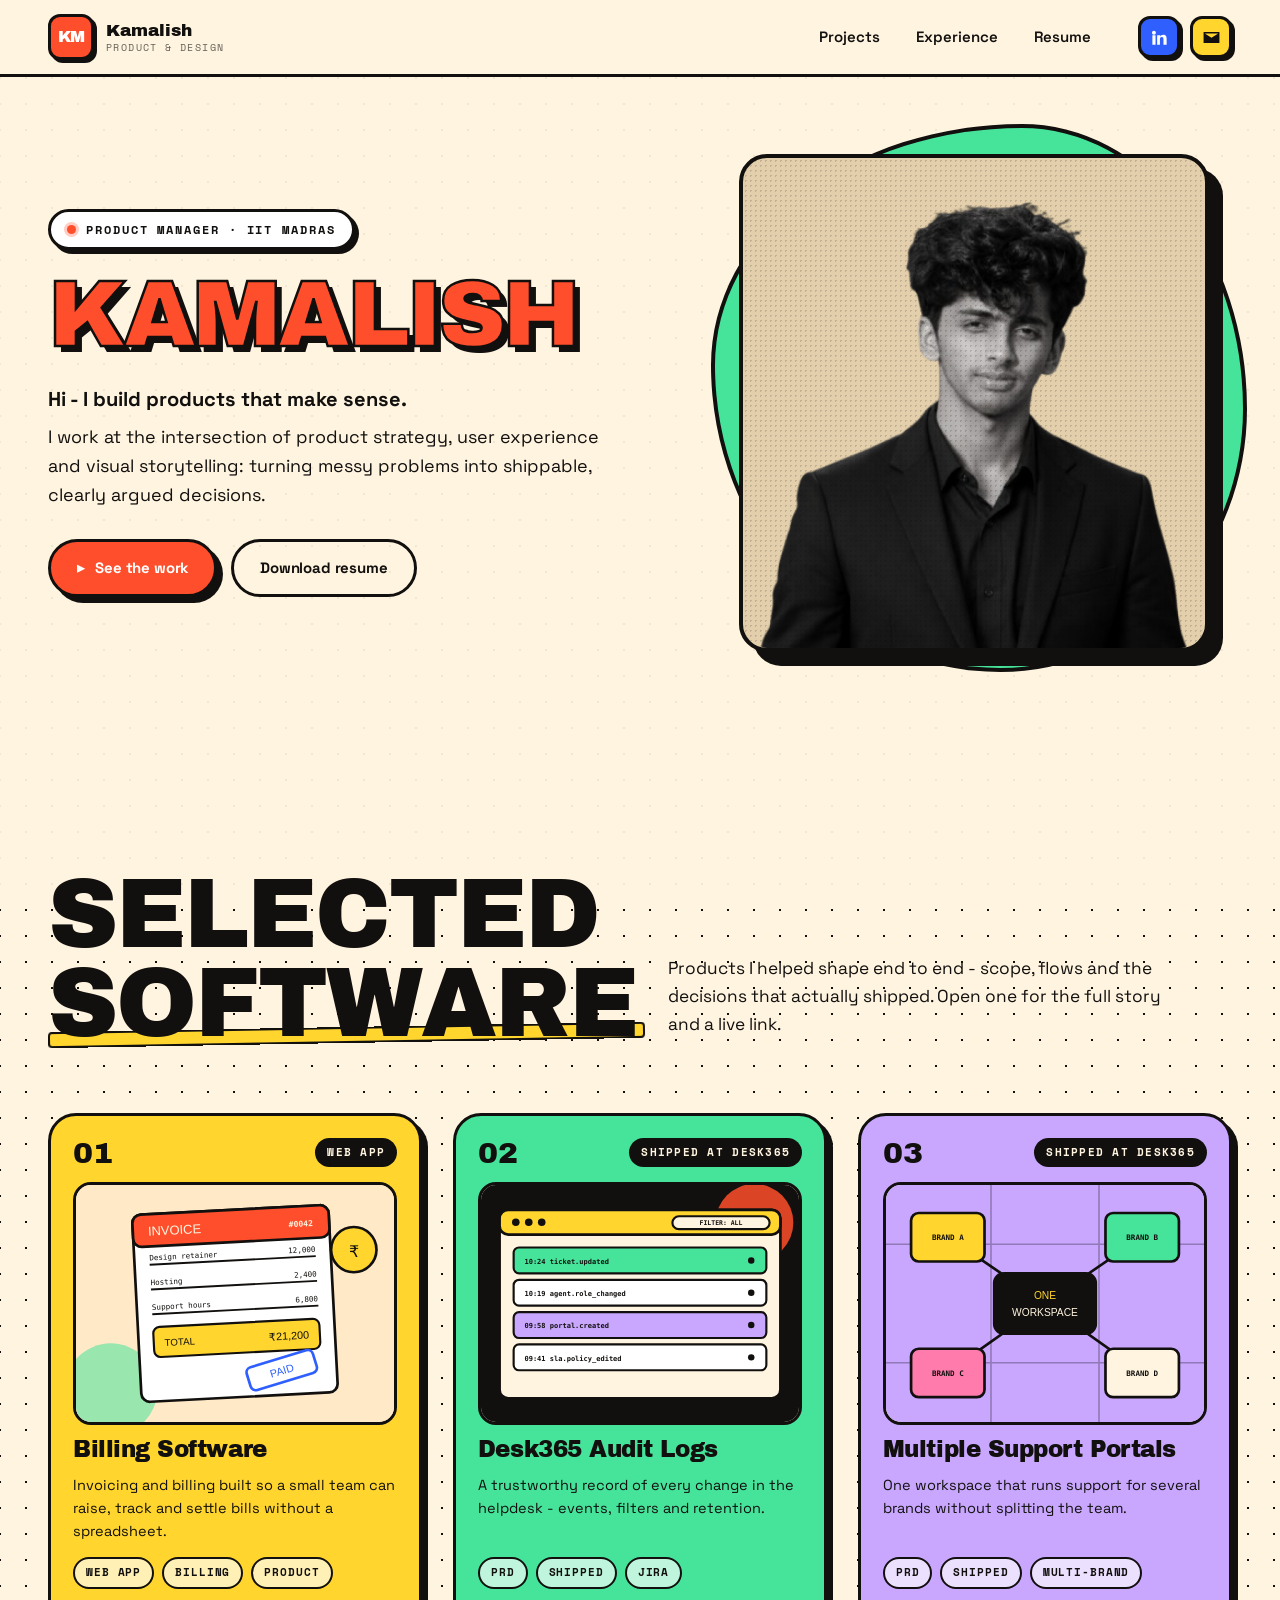
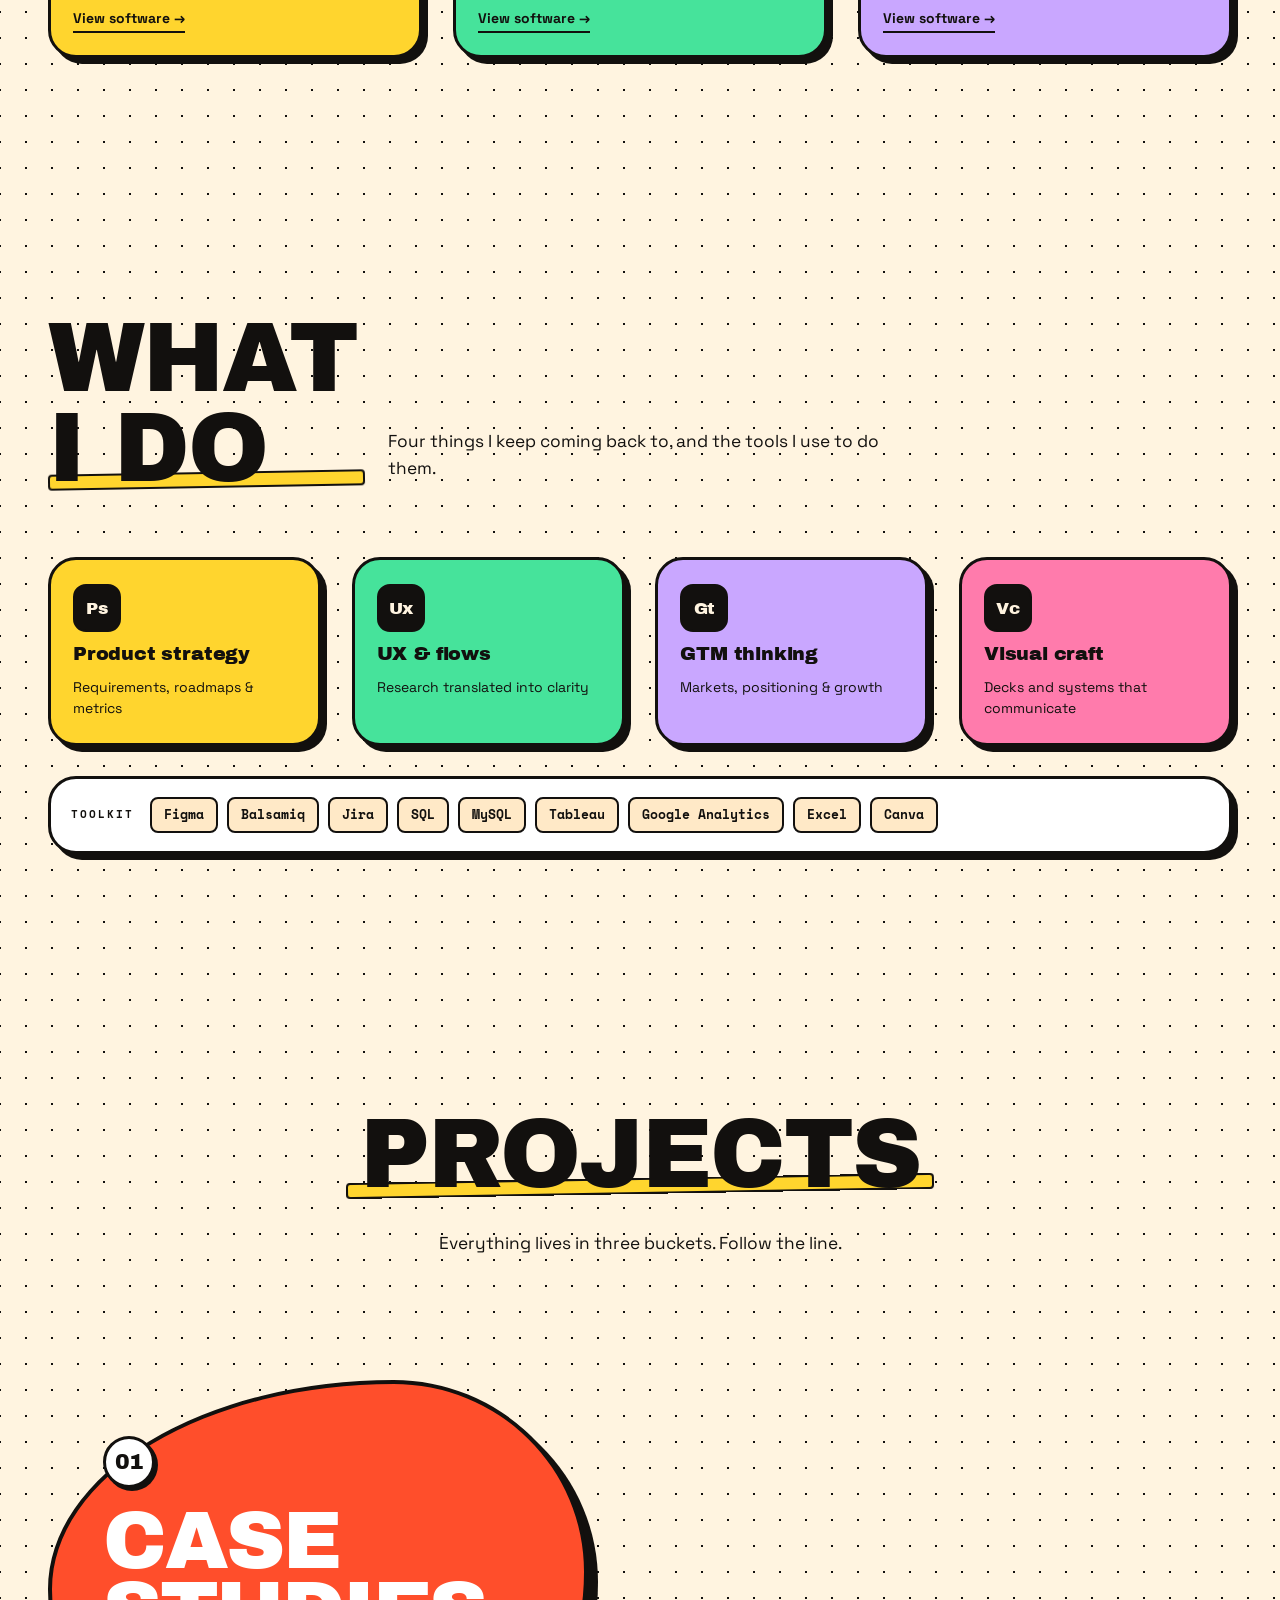
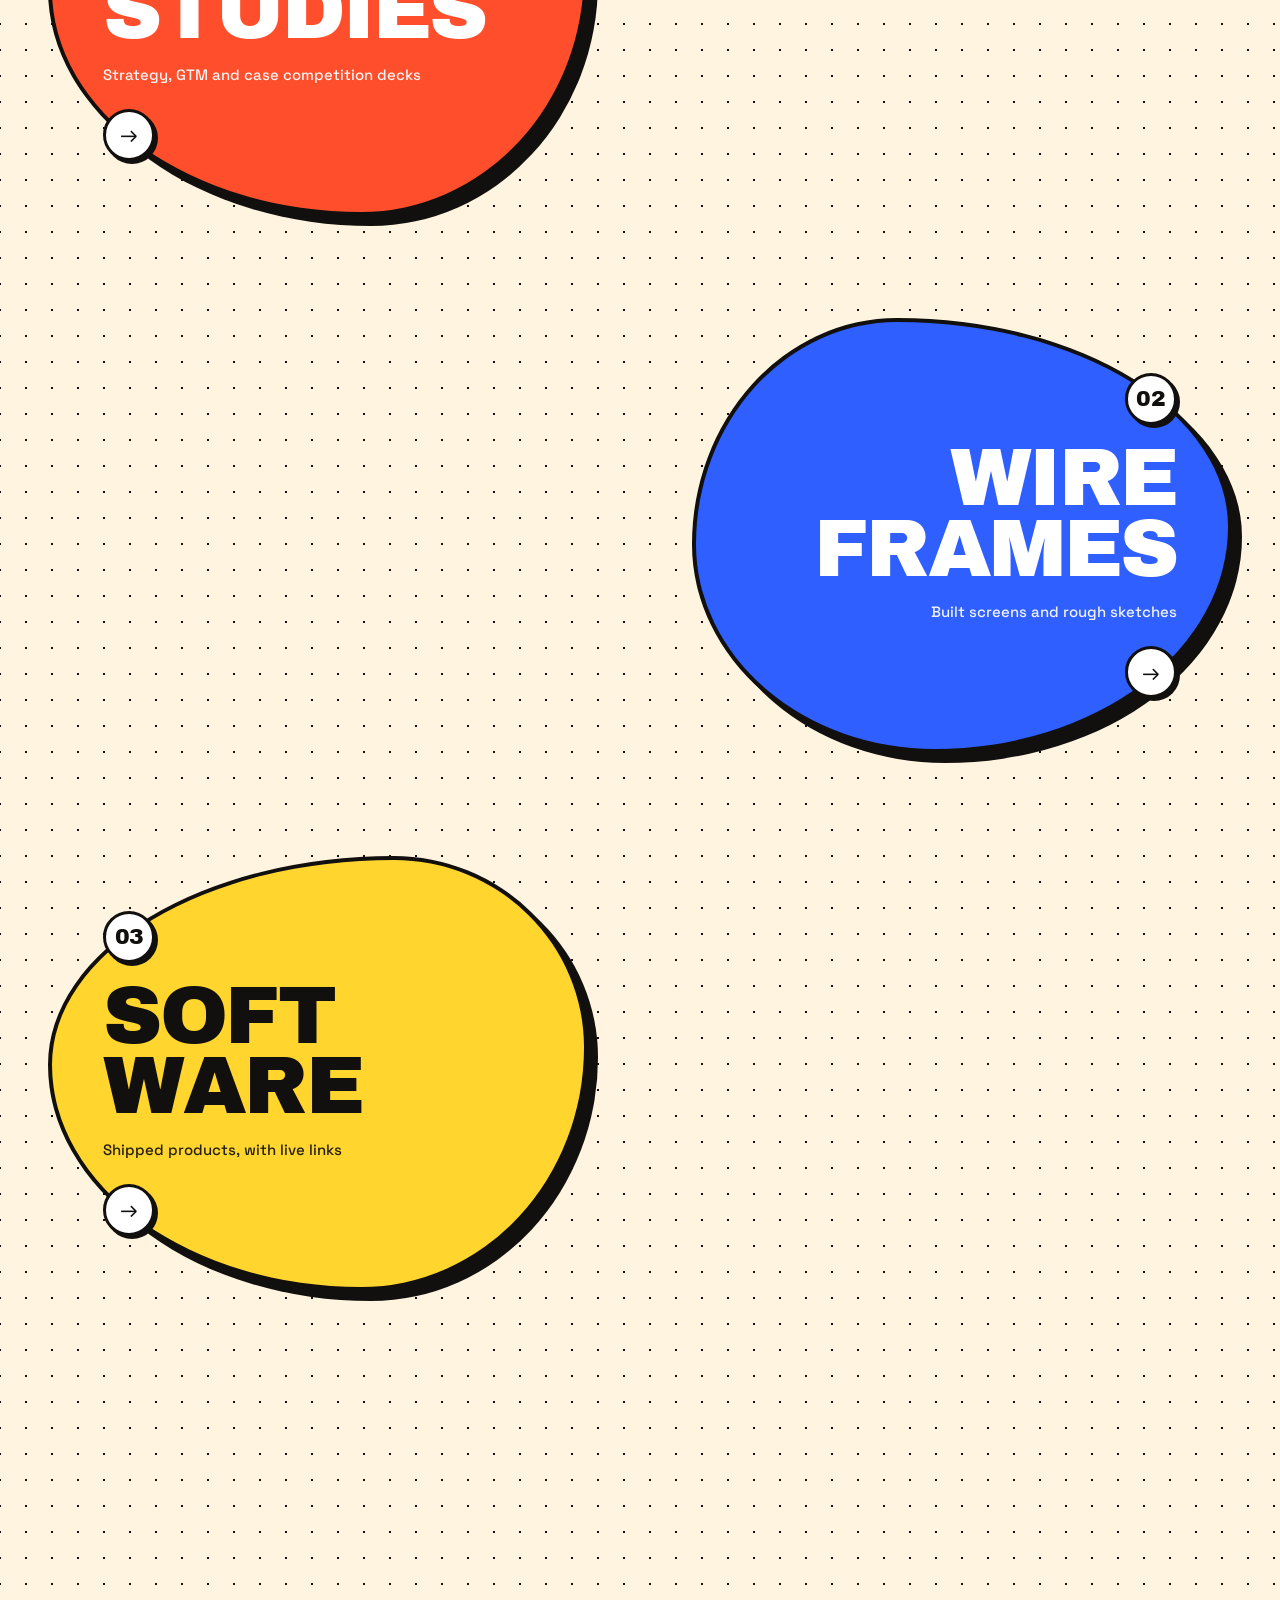
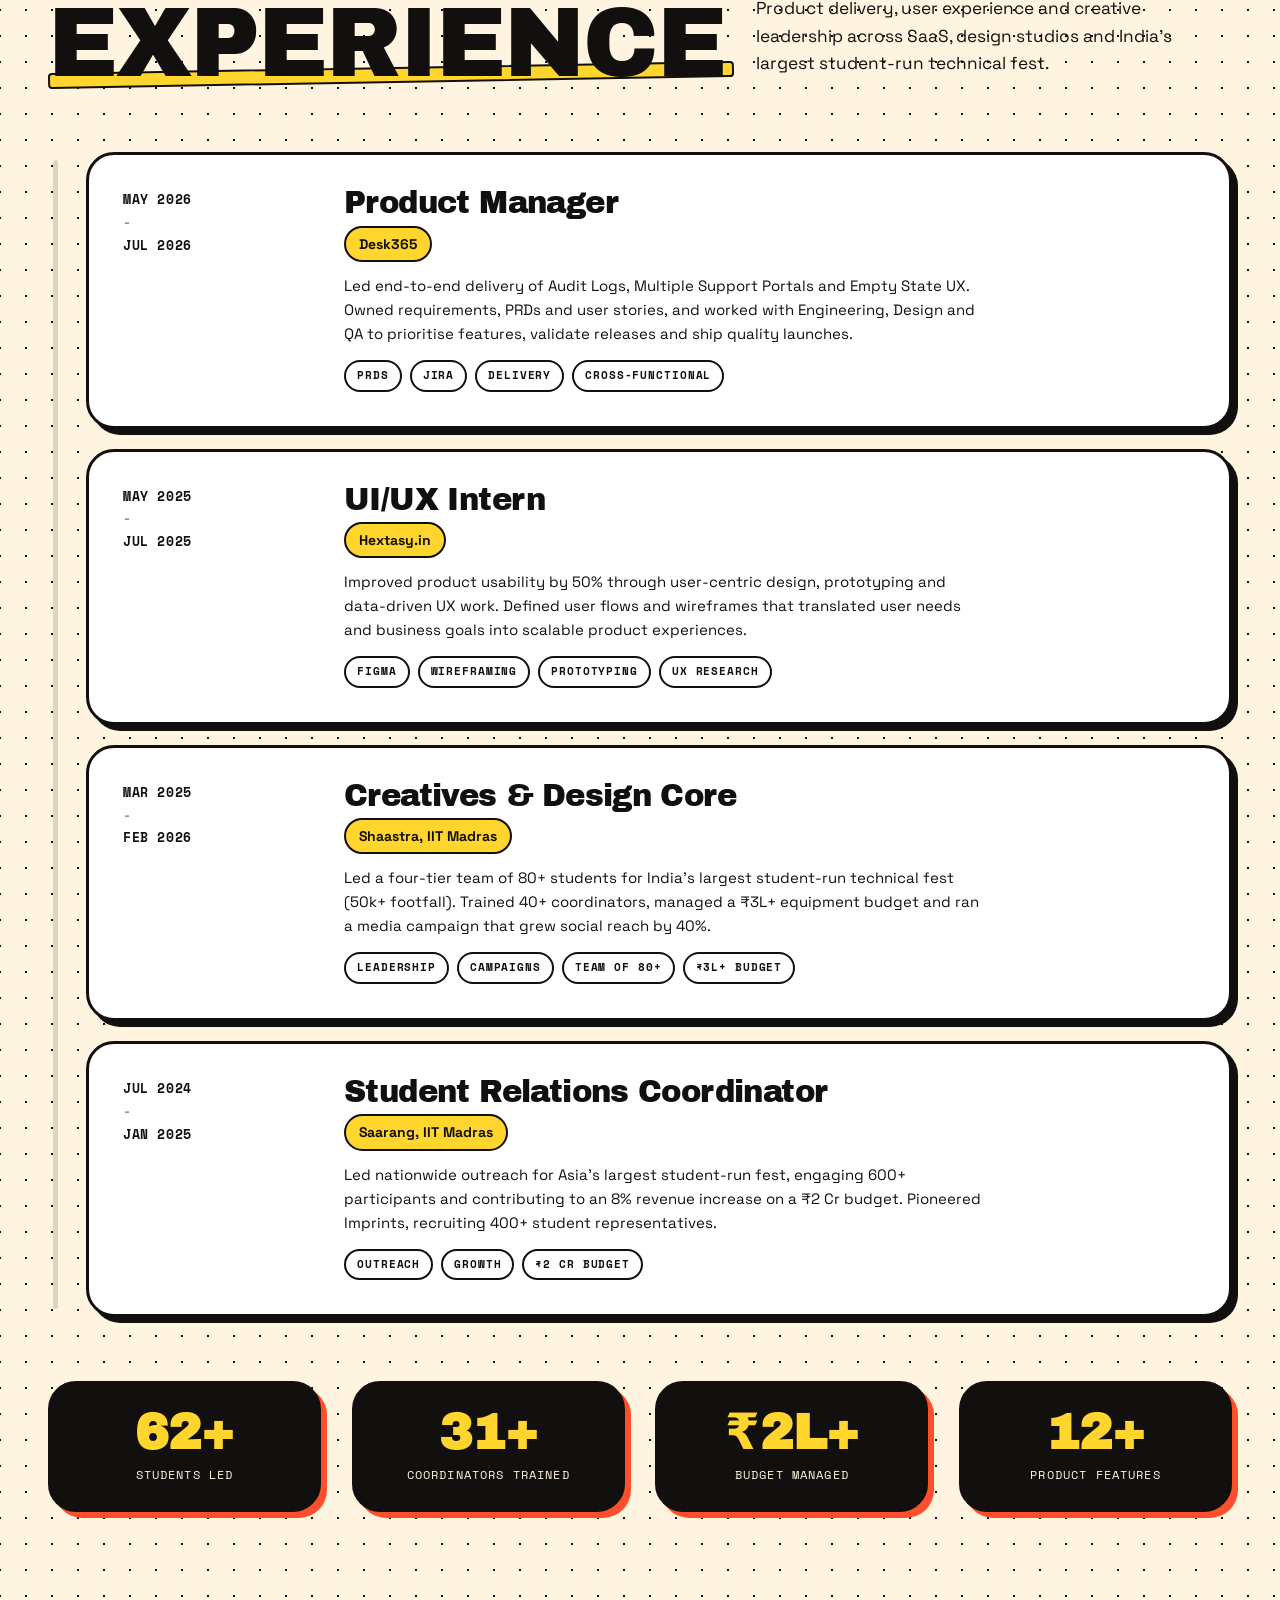
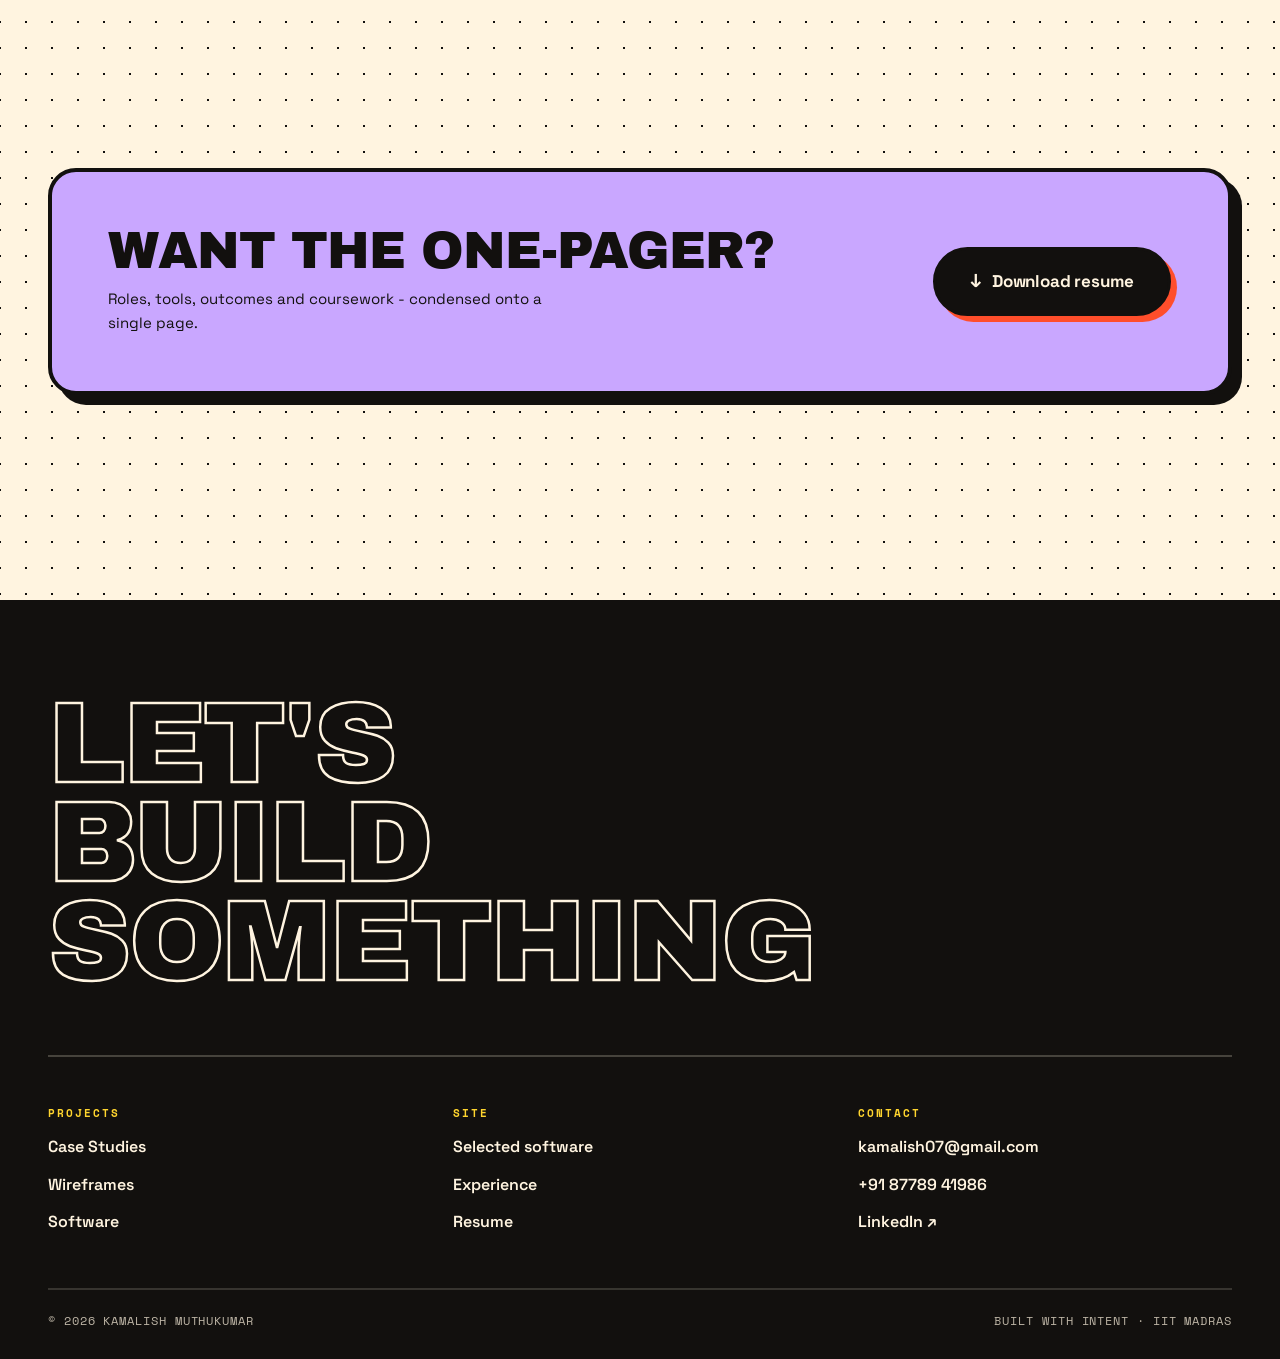
==== index.html @ 28e80bb3 "Initial commit: Kamalish portfolio site" ====
<!DOCTYPE html>
<html lang="en">
<head>
<meta charset="UTF-8" />
<meta name="viewport" content="width=device-width, initial-scale=1.0" />
<title>Kamalish - Product Manager &amp; Design Thinker</title>
<meta name="description" content="Kamalish Muthukumar - product manager at IIT Madras working at the intersection of product strategy, user experience and visual storytelling." />
<meta name="theme-color" content="#FF4E2B" />
<link rel="preconnect" href="https://fonts.googleapis.com" />
<link rel="preconnect" href="https://fonts.gstatic.com" crossorigin />
<link href="https://fonts.googleapis.com/css2?family=Archivo+Black&family=Space+Grotesk:wght@400;500;600;700&family=Space+Mono:wght@400;700&display=swap" rel="stylesheet" />
<link rel="icon" href="assets/img/favicon.svg" type="image/svg+xml" />
<link rel="stylesheet" href="assets/css/style.css" />
</head>
<body data-page="home" data-root="">

<a class="skip-link" href="#software">Skip to work</a>

<header class="site-header" id="header">
  <div class="shell header-inner">
    <a class="brand" href="#home" aria-label="Kamalish - home">
      <span class="brand__mark">KM</span>
      <span class="brand__name">Kamalish<em>Product &amp; Design</em></span>
    </a>

    <nav class="nav" aria-label="Primary">
      <a href="#projects" class="nav__link">Projects</a>
      <a href="#experience" class="nav__link">Experience</a>
      <a href="#resume" class="nav__link">Resume</a>
    </nav>

    <div class="header-actions">
      <a class="icon-btn icon-btn--blue" data-bind="linkedin" href="#" target="_blank" rel="noopener" aria-label="LinkedIn">
        <svg viewBox="0 0 24 24" aria-hidden="true"><path d="M4.98 3.5a2.5 2.5 0 1 1 0 5 2.5 2.5 0 0 1 0-5zM3 9h4v12H3zM9 9h3.8v1.7h.05c.53-1 1.83-2.05 3.77-2.05C20.3 8.65 21 10.9 21 14v7h-4v-6.2c0-1.48-.03-3.4-2.07-3.4-2.08 0-2.4 1.62-2.4 3.3V21H9z"/></svg>
      </a>
      <a class="icon-btn icon-btn--yellow" data-bind="email" href="#" aria-label="Email">
        <svg viewBox="0 0 24 24" aria-hidden="true"><path d="M2 5h20v14H2zm2 2v.4l8 5 8-5V7z"/></svg>
      </a>
      <button class="nav-toggle" id="navToggle" aria-expanded="false" aria-controls="mobileNav" aria-label="Open menu">
        <span></span><span></span><span></span>
      </button>
    </div>
  </div>

  <div class="mobile-nav" id="mobileNav" hidden>
    <a href="#projects">Projects</a>
    <a href="#experience">Experience</a>
    <a href="#resume">Resume</a>
    <a href="#contact">Contact</a>
  </div>
</header>

<p class="load-error" data-render-error hidden>
  Content could not load. Run the site through a web server (not file://).
</p>

<main id="home">

  <!-- ========================================================== HERO -->
  <section class="hero">
    <div class="shell hero__grid">
      <div class="hero__left">
        <p class="eyebrow reveal" data-reveal>
          <span class="dot"></span> <span data-bind="eyebrowText"></span>
        </p>

        <h1 class="hero__name reveal" data-reveal data-reveal-delay="1">
          <span class="word" data-bind="name"></span>
        </h1>

        <p class="hero__intro reveal" data-reveal data-reveal-delay="2">
          <strong data-bind="headline"></strong>
          <span data-bind="intro"></span>
        </p>

        <div class="hero__cta reveal" data-reveal data-reveal-delay="3">
          <a class="btn btn--coral" href="#software">
            <span class="btn__icon" aria-hidden="true">&#9656;</span> See the work
          </a>
          <a class="btn btn--ghost" data-bind="resume" href="#" download>Download resume</a>
        </div>
      </div>

      <div class="hero__right">
        <div class="portrait" data-tilt>
          <div class="portrait__blob" aria-hidden="true"></div>
          <div class="portrait__frame">
            <img data-bind="portrait" src="" alt="" width="520" height="560" />
            <div class="portrait__grain" aria-hidden="true"></div>
          </div>
        </div>
      </div>
    </div>
  </section>

  <!-- ============================================== SELECTED SOFTWARE -->
  <section class="section products" id="software">
    <div class="shell">
      <div class="section-head">
        <h2 class="section-title reveal" data-reveal>Selected<br />software</h2>
        <p class="section-note reveal" data-reveal data-reveal-delay="1">
          Products I helped shape end to end - scope, flows and the decisions
          that actually shipped. Open one for the full story and a live link.
        </p>
      </div>
      <div class="cards" data-list="software"></div>
    </div>
  </section>

  <!-- ===================================================== WHAT I DO -->
  <section class="section caps" id="about">
    <div class="shell">
      <div class="section-head">
        <h2 class="section-title reveal" data-reveal>What<br />I do</h2>
        <p class="section-note reveal" data-reveal data-reveal-delay="1">
          Four things I keep coming back to, and the tools I use to do them.
        </p>
      </div>
      <ul class="caps__grid" data-list="capabilities"></ul>
      <div class="toolbelt reveal" data-reveal>
        <span class="toolbelt__label">Toolkit</span>
        <ul class="toolbelt__list" data-list="toolkit"></ul>
      </div>
    </div>
  </section>

  <!-- ======================================================== PROJECTS FLOW -->
  <section class="section flow" id="projects">
    <div class="shell">
      <div class="section-head section-head--center">
        <h2 class="section-title reveal" data-reveal>Projects</h2>
        <p class="section-note reveal" data-reveal data-reveal-delay="1">
          Everything lives in three buckets. Follow the line.
        </p>
      </div>
    </div>

    <div class="flow__stage" id="flowStage">
      <svg class="flow__line" viewBox="0 0 1200 1800" preserveAspectRatio="none" aria-hidden="true">
        <path id="flowPath"
              d="M 320 60 C 980 240, 980 400, 300 620 C -80 760, 1080 900, 900 1160 C 760 1380, 220 1360, 300 1720"
              fill="none" stroke="var(--ink)" stroke-width="6" stroke-linecap="round" />
      </svg>

      <div class="shell flow__items">
        <a class="blob blob--coral blob--left reveal" data-reveal href="work/product-decks/">
          <span class="blob__index">01</span>
          <span class="blob__title">Case<br />Studies</span>
          <span class="blob__meta">Strategy, GTM and case competition decks</span>
          <span class="blob__go" aria-hidden="true">&rarr;</span>
        </a>
        <a class="blob blob--blue blob--right reveal" data-reveal href="work/wireframes/">
          <span class="blob__index">02</span>
          <span class="blob__title">Wire<br />frames</span>
          <span class="blob__meta">Built screens and rough sketches</span>
          <span class="blob__go" aria-hidden="true">&rarr;</span>
        </a>
        <a class="blob blob--yellow blob--left reveal" data-reveal href="work/software/">
          <span class="blob__index">03</span>
          <span class="blob__title">Soft<br />ware</span>
          <span class="blob__meta">Shipped products, with live links</span>
          <span class="blob__go" aria-hidden="true">&rarr;</span>
        </a>
      </div>
    </div>
  </section>

  <!-- ========================================================= EXPERIENCE -->
  <section class="section exp" id="experience">
    <div class="shell">
      <div class="section-head">
        <h2 class="section-title reveal" data-reveal>Experience</h2>
        <p class="section-note reveal" data-reveal data-reveal-delay="1">
          Product delivery, user experience and creative leadership across
          SaaS, design studios and India's largest student-run technical fest.
        </p>
      </div>

      <div class="timeline" id="timeline">
        <div class="timeline__rail" aria-hidden="true"><i id="timelineFill"></i></div>
        <div data-list="experience"></div>
      </div>

      <ul class="stats" data-list="stats"></ul>
    </div>
  </section>

  <!-- ============================================================= RESUME -->
  <section class="section resume" id="resume">
    <div class="shell">
      <div class="resume__box reveal" data-reveal>
        <div class="resume__text">
          <h2>Want the one-pager?</h2>
          <p>Roles, tools, outcomes and coursework - condensed onto a single page.</p>
        </div>
        <a class="btn btn--dark btn--lg" data-bind="resume" href="#" download>
          <span class="btn__icon" aria-hidden="true">&darr;</span> Download resume
        </a>
      </div>
    </div>
  </section>

</main>

<footer class="site-footer" id="contact">
  <div class="shell">
    <div class="footer__top">
      <h2 class="footer__shout" data-bind="footerShout"></h2>
    </div>

    <div class="footer__cols">
      <div class="footer__col">
        <h3>Projects</h3>
        <a href="work/product-decks/">Case Studies</a>
        <a href="work/wireframes/">Wireframes</a>
        <a href="work/software/">Software</a>
      </div>
      <div class="footer__col">
        <h3>Site</h3>
        <a href="#software">Selected software</a>
        <a href="#experience">Experience</a>
        <a href="#resume">Resume</a>
      </div>
      <div class="footer__col">
        <h3>Contact</h3>
        <a data-bind="email" data-bind-text href="#"></a>
        <a data-bind="phone" data-bind-text href="#"></a>
        <a data-bind="linkedin" href="#" target="_blank" rel="noopener">LinkedIn &#8599;</a>
      </div>
    </div>

    <div class="footer__base">
      <span>&copy; 2026 Kamalish Muthukumar</span>
      <span>Built with intent &middot; IIT Madras</span>
    </div>
  </div>
</footer>

<script src="assets/js/main.js"></script>
<script src="assets/js/content.js"></script>
</body>
</html>
---- assets/css/style.css ----
/* =============================================================
   KAMALISH — NEO BRUTALIST PORTFOLIO
   1. Tokens          5. Hero
   2. Reset/base      6. Products
   3. Primitives      7. Projects flow
   4. Header          8. Experience  9. Resume  10. Footer  11. Motion
   ============================================================= */

/* ---------------------------------------------------- 1. TOKENS */
:root{
  --ink:      #12100E;
  --paper:    #FFF4E0;
  --paper-2:  #FFE9C7;
  --sand:     #E3CFAB;   /* warm sandal - portrait backdrop */
  --white:    #FFFFFF;

  --coral:    #FF4E2B;
  --yellow:   #FFD52E;
  --blue:     #2F5FFF;
  --mint:     #46E39B;
  --lilac:    #C9A7FF;
  --pink:     #FF7BAC;

  --bd:       3px;
  --bd-thick: 4px;
  --r:        18px;
  --r-lg:     28px;

  --sh:       6px 6px 0 var(--ink);
  --sh-lg:    10px 10px 0 var(--ink);
  --sh-xl:    14px 14px 0 var(--ink);

  --shell:    1220px;
  --gap:      clamp(18px, 2.4vw, 32px);

  --ff-display:'Archivo Black', 'Arial Black', system-ui, sans-serif;
  --ff-body:   'Space Grotesk', system-ui, -apple-system, sans-serif;
  --ff-mono:   'Space Mono', ui-monospace, monospace;

  --ease:      cubic-bezier(.16,.84,.32,1);
  --ease-back: cubic-bezier(.34,1.56,.64,1);
}

/* ------------------------------------------------ 2. RESET/BASE */
*,*::before,*::after{ box-sizing:border-box; }
[hidden]{ display:none !important; }   /* beats component display rules */
html{
  scroll-behavior:smooth; scroll-padding-top:104px; -webkit-text-size-adjust:100%;
  overflow-x:clip;
}
body{
  margin:0;
  font-family:var(--ff-body);
  font-size:clamp(15px,1.05vw,17px);
  line-height:1.6;
  color:var(--ink);
  background:var(--paper);
  overflow-x:hidden;
  /* subtle dotted paper texture */
  background-image:radial-gradient(var(--ink) .8px, transparent .8px);
  background-size:26px 26px;
  background-position:-13px -13px;
}
body::before{ /* wash so the dots stay whisper-quiet */
  content:''; position:fixed; inset:0; z-index:-1;
  background:var(--paper); opacity:.94; pointer-events:none;
}
img,svg{ max-width:100%; display:block; }
a{ color:inherit; text-decoration:none; }
h1,h2,h3{ margin:0; font-family:var(--ff-display); font-weight:400; line-height:.92; letter-spacing:-.02em; }
p{ margin:0; }
ul{ margin:0; padding:0; list-style:none; }
button{ font:inherit; color:inherit; }
::selection{ background:var(--coral); color:var(--white); }

.shell{ width:min(100% - 2 * clamp(16px,4vw,48px), var(--shell)); margin-inline:auto; }
.section{ padding-block:clamp(72px,10vw,140px); position:relative; }

.skip-link{
  position:absolute; left:-9999px; top:12px; z-index:200;
  background:var(--ink); color:var(--paper); padding:12px 18px; border-radius:10px;
}
.skip-link:focus{ left:16px; }

:focus-visible{ outline:4px solid var(--blue); outline-offset:3px; border-radius:4px; }

/* -------------------------------------------- 3. PRIMITIVES */
.eyebrow{
  display:inline-flex; align-items:center; gap:10px;
  font-family:var(--ff-mono); font-size:12px; font-weight:700;
  letter-spacing:.16em; text-transform:uppercase;
  background:var(--white); border:var(--bd) solid var(--ink);
  padding:8px 16px; border-radius:999px; box-shadow:4px 4px 0 var(--ink);
}
.eyebrow .dot{
  width:9px; height:9px; border-radius:50%; background:var(--coral);
  box-shadow:0 0 0 3px rgba(255,78,43,.28); animation:pulse 2s infinite;
}
@keyframes pulse{ 50%{ box-shadow:0 0 0 7px rgba(255,78,43,0); } }

.btn{
  --btn-bg:var(--white);
  display:inline-flex; align-items:center; justify-content:center; gap:10px;
  padding:14px 26px; font-weight:700; font-size:15px; letter-spacing:-.01em;
  background:var(--btn-bg); color:var(--ink);
  border:var(--bd) solid var(--ink); border-radius:999px;
  box-shadow:var(--sh); cursor:pointer;
  transition:transform .18s var(--ease-back), box-shadow .18s var(--ease-back), background .18s;
  will-change:transform;
}
.btn:hover{ transform:translate(-3px,-3px); box-shadow:9px 9px 0 var(--ink); }
.btn:active{ transform:translate(3px,3px); box-shadow:2px 2px 0 var(--ink); }
.btn--lg{ padding:18px 34px; font-size:17px; }
.btn--coral{ --btn-bg:var(--coral); color:var(--white); }
.btn--yellow{ --btn-bg:var(--yellow); }
.btn--mint{ --btn-bg:var(--mint); }
.btn:disabled{ cursor:not-allowed; }
.btn:disabled:hover{ transform:none; box-shadow:var(--sh); }
.btn--dark{ --btn-bg:var(--ink); color:var(--paper); box-shadow:6px 6px 0 var(--coral); }
.btn--dark:hover{ box-shadow:9px 9px 0 var(--coral); }
.btn--ghost{ --btn-bg:transparent; box-shadow:none; }
.btn--ghost:hover{ --btn-bg:var(--white); box-shadow:var(--sh); }
.btn__icon{ font-size:1.1em; line-height:1; }

.tags{ display:flex; flex-wrap:wrap; gap:8px; }
.tags li{
  font-family:var(--ff-mono); font-size:11px; font-weight:700;
  text-transform:uppercase; letter-spacing:.08em;
  padding:5px 11px; border:2px solid var(--ink); border-radius:999px;
  background:rgba(255,255,255,.65);
}

.section-head{
  display:grid; grid-template-columns:auto 1fr; gap:var(--gap);
  align-items:end; margin-bottom:clamp(40px,5vw,72px);
}
.section-head--center{ grid-template-columns:1fr; text-align:center; justify-items:center; }
.section-title{
  font-size:clamp(44px,7.6vw,104px); text-transform:uppercase;
  position:relative; display:inline-block;
}
.section-title::after{
  content:''; position:absolute; left:0; right:-8px; bottom:.06em; height:.16em;
  background:var(--yellow); border:2px solid var(--ink); border-radius:4px; z-index:-1;
  transform:rotate(-1deg);
}
.section-head--center .section-title::after{ right:-14px; left:-14px; }
.section-note{ max-width:46ch; font-size:clamp(15px,1.35vw,19px); padding-bottom:.6em; }
.section-head--center .section-note{ margin-inline:auto; }

/* ------------------------------------------------- 4. HEADER */
.site-header{
  position:sticky; top:0; z-index:100;
  background:var(--paper); border-bottom:var(--bd) solid var(--ink);
  transition:box-shadow .3s var(--ease), transform .35s var(--ease);
}
.site-header.is-stuck{ box-shadow:0 8px 0 rgba(18,16,14,.12); }
.site-header.is-hidden{ transform:translateY(-104%); }
.header-inner{ display:flex; align-items:center; gap:var(--gap); padding-block:14px; }

.brand{ display:flex; align-items:center; gap:12px; margin-right:auto; }
.brand__mark{
  display:grid; place-items:center; width:46px; height:46px;
  font-family:var(--ff-display); font-size:16px; letter-spacing:-.04em;
  background:var(--coral); color:var(--white);
  border:var(--bd) solid var(--ink); border-radius:12px; box-shadow:3px 3px 0 var(--ink);
  transition:transform .25s var(--ease-back);
}
.brand:hover .brand__mark{ transform:rotate(-8deg) scale(1.06); }
.brand__name{ font-family:var(--ff-display); font-size:17px; line-height:1; }
.brand__name em{
  display:block; font-family:var(--ff-mono); font-size:10px; font-style:normal;
  letter-spacing:.14em; text-transform:uppercase; opacity:.65; margin-top:4px;
}

.nav{ display:flex; gap:4px; }
.nav__link{
  position:relative; padding:9px 16px; font-weight:600; font-size:15px; border-radius:999px;
  transition:background .2s, color .2s;
}
.nav__link::after{
  content:''; position:absolute; left:16px; right:16px; bottom:6px; height:2.5px;
  background:var(--ink); transform:scaleX(0); transform-origin:right;
  transition:transform .3s var(--ease);
}
.nav__link:hover::after, .nav__link.is-active::after{ transform:scaleX(1); transform-origin:left; }
.nav__link.is-active{ background:var(--yellow); box-shadow:inset 0 0 0 2.5px var(--ink); }
.nav__link.is-active::after{ display:none; }

.header-actions{ display:flex; align-items:center; gap:10px; }
.icon-btn{
  display:grid; place-items:center; width:42px; height:42px;
  border:var(--bd) solid var(--ink); border-radius:12px; box-shadow:3px 3px 0 var(--ink);
  transition:transform .18s var(--ease-back), box-shadow .18s var(--ease-back);
}
.icon-btn svg{ width:19px; height:19px; fill:var(--ink); }
.icon-btn--blue{ background:var(--blue); }
.icon-btn--blue svg{ fill:var(--white); }
.icon-btn--yellow{ background:var(--yellow); }
.icon-btn:hover{ transform:translate(-2px,-2px); box-shadow:5px 5px 0 var(--ink); }

.nav-toggle{
  display:none; width:46px; height:46px; padding:0; background:var(--white);
  border:var(--bd) solid var(--ink); border-radius:12px; box-shadow:3px 3px 0 var(--ink);
  cursor:pointer;
}
.nav-toggle span{
  display:block; width:20px; height:2.6px; margin:4px auto; background:var(--ink);
  border-radius:2px; transition:transform .3s var(--ease), opacity .2s;
}
.nav-toggle[aria-expanded="true"] span:nth-child(1){ transform:translateY(6.6px) rotate(45deg); }
.nav-toggle[aria-expanded="true"] span:nth-child(2){ opacity:0; }
.nav-toggle[aria-expanded="true"] span:nth-child(3){ transform:translateY(-6.6px) rotate(-45deg); }

.mobile-nav{
  display:flex; flex-direction:column; gap:2px; padding:12px clamp(16px,4vw,48px) 22px;
  border-top:var(--bd) solid var(--ink); background:var(--paper-2);
}
.mobile-nav a{
  font-family:var(--ff-display); font-size:26px; text-transform:uppercase;
  padding:10px 0; border-bottom:2px solid rgba(18,16,14,.15);
}

/* --------------------------------------------------- 5. HERO */
.hero{ padding-top:clamp(48px,6vw,84px); position:relative; overflow-x:clip; }
.hero__grid{
  display:grid; grid-template-columns:1.08fr .92fr; gap:clamp(32px,5vw,72px);
  align-items:center; padding-bottom:clamp(56px,7vw,96px);
}

.hero__name{ margin:22px 0 26px; }
.hero__name .word{
  display:block; white-space:nowrap;
  font-size:clamp(40px,7.4vw,96px); line-height:.9; letter-spacing:-.045em;
  color:var(--coral);
  -webkit-text-stroke:2.5px var(--ink);
  text-shadow:6px 6px 0 var(--ink);
}

.hero__intro{ max-width:52ch; font-size:clamp(16px,1.4vw,19px); }
.hero__intro strong{ display:block; font-size:1.12em; margin-bottom:8px; }

.hero__cta{ display:flex; flex-wrap:wrap; gap:14px; margin-top:30px; }

/* "What I do" - colour blocks on paper, same language as the work cards.
   Deliberately static: no hover lift, no pill shapes, so these never read
   as buttons. */
.caps__grid{ display:grid; grid-template-columns:repeat(4,1fr); gap:var(--gap); }
.caps__grid li{
  display:flex; flex-direction:column; gap:12px; padding:24px 22px;
  border:var(--bd) solid var(--ink); border-radius:var(--r-lg);
  box-shadow:var(--sh);
}
.caps__grid li:nth-child(4n+1){ background:var(--yellow); }
.caps__grid li:nth-child(4n+2){ background:var(--mint); }
.caps__grid li:nth-child(4n+3){ background:var(--lilac); }
.caps__grid li:nth-child(4n+4){ background:var(--pink); }

.capabilities__key{
  display:grid; place-items:center; width:48px; height:48px;
  font-family:var(--ff-display); font-size:17px; letter-spacing:-.02em;
  background:var(--ink); color:var(--paper);
  border:2.5px solid var(--ink); border-radius:13px;
}
.caps__grid b{
  font-family:var(--ff-display); font-weight:400;
  font-size:clamp(17px,1.5vw,22px); line-height:1.05; letter-spacing:-.01em;
}
.caps__grid i{ font-style:normal; font-size:14px; line-height:1.5; }

.toolbelt{
  display:flex; flex-wrap:wrap; align-items:center; gap:10px;
  margin-top:var(--gap); padding:18px 20px;
  background:var(--white);
  border:var(--bd) solid var(--ink); border-radius:var(--r-lg);
  box-shadow:var(--sh);
}
.toolbelt__label{
  font-family:var(--ff-mono); font-size:11px; font-weight:700;
  letter-spacing:.18em; text-transform:uppercase; margin-right:6px;
}
.toolbelt__list{ display:flex; flex-wrap:wrap; gap:9px; }
.toolbelt__list li{
  font-family:var(--ff-mono); font-size:12.5px; font-weight:700;
  padding:6px 12px; background:var(--paper-2);
  border:2.5px solid var(--ink); border-radius:8px;
}

.load-error{
  margin:0; padding:14px 18px; text-align:center; font-weight:700;
  background:var(--coral); color:var(--white);
  border-bottom:var(--bd) solid var(--ink);
}

/* portrait */
.hero__right{ display:grid; place-items:center; }
.portrait{ position:relative; width:min(100%,470px); aspect-ratio:1/1.06; }
.portrait__blob{
  position:absolute; inset:-6% -8% -4% -6%;
  background:var(--mint); border:var(--bd-thick) solid var(--ink);
  border-radius:58% 42% 46% 54% / 44% 52% 48% 56%;
  animation:morph 14s ease-in-out infinite;
}
@keyframes morph{
  0%,100%{ border-radius:58% 42% 46% 54% / 44% 52% 48% 56%; transform:rotate(0deg); }
  33%    { border-radius:44% 56% 62% 38% / 56% 40% 60% 44%; transform:rotate(4deg); }
  66%    { border-radius:62% 38% 40% 60% / 38% 58% 42% 62%; transform:rotate(-3deg); }
}
.portrait__frame{
  position:absolute; inset:0; overflow:hidden;
  /* solid colour behind the cut-out portrait so the transparent
     background reads as a deliberate block, not a missing image */
  background:var(--sand);
  border:var(--bd-thick) solid var(--ink); border-radius:var(--r-lg);
  box-shadow:var(--sh-xl);
}
.portrait__frame img{
  width:100%; height:100%;
  object-fit:cover; object-position:50% 8%;
}
.portrait__grain{
  position:absolute; inset:0; pointer-events:none; mix-blend-mode:multiply; opacity:.16;
  background-image:radial-gradient(var(--ink) 1px, transparent 1px);
  background-size:5px 5px;
}

.sticker{
  position:absolute; z-index:3;
  font-family:var(--ff-mono); font-size:12px; font-weight:700; text-transform:uppercase;
  padding:8px 14px; border:2.5px solid var(--ink); border-radius:999px;
  box-shadow:3px 3px 0 var(--ink); background:var(--white);
  animation:bob 5s ease-in-out infinite;
}
.sticker--1{ top:4%;  left:-12%; background:var(--pink);  animation-delay:0s;   transform:rotate(-8deg); }
.sticker--2{ top:42%; right:-16%; background:var(--white); animation-delay:.9s;  transform:rotate(6deg); }
.sticker--3{ bottom:12%; left:-14%; background:var(--blue); color:var(--white); animation-delay:1.8s; transform:rotate(4deg); }
@keyframes bob{ 50%{ translate:0 -13px; } }

/* ---------------------------------------------- 6. PRODUCTS */
.cards{ display:grid; grid-template-columns:repeat(3,1fr); gap:var(--gap); }
.card{
  display:flex; flex-direction:column; gap:14px; padding:22px;
  background:var(--white); border:var(--bd) solid var(--ink); border-radius:var(--r-lg);
  box-shadow:var(--sh);
  transition:transform .3s var(--ease-back), box-shadow .3s var(--ease-back);
}
.card:hover{ transform:translate(-5px,-7px); box-shadow:var(--sh-lg); }
.card--yellow{ background:var(--yellow); }
.card--mint{ background:var(--mint); }
.card--lilac{ background:var(--lilac); }

.card__top{ display:flex; align-items:center; justify-content:space-between; gap:12px; }
.card__num{ font-family:var(--ff-display); font-size:30px; line-height:1; }
.card__kind{
  font-family:var(--ff-mono); font-size:10.5px; font-weight:700;
  letter-spacing:.12em; text-transform:uppercase;
  padding:6px 12px; background:var(--ink); color:var(--paper); border-radius:999px;
}
.card__media{
  display:block; overflow:hidden; aspect-ratio:4/3;
  border:var(--bd) solid var(--ink); border-radius:var(--r); background:var(--paper);
}
.card__media img{ width:100%; height:100%; object-fit:cover; transition:transform .5s var(--ease); }
.card:hover .card__media img{ transform:scale(1.06) rotate(1deg); }
.card__title{ font-size:clamp(21px,1.8vw,26px); }
.card__desc{ font-size:14.5px; flex:1; }
.card__link{
  align-self:flex-start; margin-top:4px;
  font-weight:700; font-size:14px; border-bottom:2.5px solid var(--ink); padding-bottom:2px;
}
.card__link span{ display:inline-block; transition:transform .25s var(--ease-back); }
.card__link:hover span{ transform:translateX(6px); }

/* ------------------------------------------ 7. PROJECTS FLOW */
.flow{ overflow:hidden; }
.flow__stage{ position:relative; padding-block:clamp(20px,4vw,48px); }
.flow__line{
  position:absolute; inset:0; width:100%; height:100%;
  pointer-events:none; opacity:.9;
}
#flowPath{ stroke-dasharray:1; stroke-dashoffset:1; }

.flow__items{ display:flex; flex-direction:column; gap:clamp(48px,8vw,120px); position:relative; }

.blob{
  position:relative; display:block; width:min(100%,540px); padding:clamp(34px,4vw,54px);
  border:var(--bd-thick) solid var(--ink); box-shadow:var(--sh-lg);
  border-radius:64% 36% 42% 58% / 48% 44% 56% 52%;
  transition:transform .45s var(--ease-back), box-shadow .45s var(--ease-back), border-radius .6s var(--ease);
}
.blob--left{ align-self:flex-start; }
.blob--right{ align-self:flex-end; text-align:right; border-radius:38% 62% 55% 45% / 52% 48% 52% 48%; }
.blob--coral{ background:var(--coral); color:var(--white); }
.blob--blue{ background:var(--blue); color:var(--white); }
.blob--yellow{ background:var(--yellow); }
.blob:hover{
  transform:translateY(-10px) rotate(-1.5deg); box-shadow:var(--sh-xl);
  border-radius:46% 54% 50% 50% / 50% 50% 50% 50%;
}
/* filled so the number stays legible on every blob colour */
.blob__index{
  display:grid; place-items:center; width:52px; height:52px; margin-bottom:18px;
  font-family:var(--ff-display); font-size:22px; line-height:1; letter-spacing:-.02em;
  background:var(--white); color:var(--ink);
  border:var(--bd) solid var(--ink); border-radius:50%;
  box-shadow:3px 3px 0 var(--ink);
}
.blob--right .blob__index{ margin-left:auto; }
.blob__title{
  display:block; font-family:var(--ff-display); text-transform:uppercase;
  font-size:clamp(40px,6.4vw,86px); line-height:.86; letter-spacing:-.03em;
}
.blob__meta{ display:block; margin-top:16px; font-size:15px; font-weight:500; opacity:.92; }
.blob__go{
  display:grid; place-items:center; width:52px; height:52px; margin-top:22px;
  font-size:22px; background:var(--white); color:var(--ink);
  border:var(--bd) solid var(--ink); border-radius:50%; box-shadow:3px 3px 0 var(--ink);
  transition:transform .3s var(--ease-back);
}
.blob--right .blob__go{ margin-left:auto; }
.blob:hover .blob__go{ transform:translateX(8px) rotate(45deg); }

/* -------------------------------------------- 8. EXPERIENCE */
.timeline{ position:relative; padding-left:clamp(0px,3vw,40px); }
.timeline__rail{
  position:absolute; left:clamp(-4px,.4vw,6px); top:8px; bottom:8px; width:5px;
  background:rgba(18,16,14,.14); border-radius:999px; overflow:hidden;
}
.timeline__rail i{
  display:block; width:100%; height:0; background:var(--coral);
  border-radius:999px; transition:height .1s linear;
}

.exp-row{
  display:grid; grid-template-columns:190px 1fr; gap:var(--gap);
  padding:clamp(24px,3vw,34px); margin-bottom:20px;
  background:var(--white); border:var(--bd) solid var(--ink); border-radius:var(--r-lg);
  box-shadow:var(--sh);
  transition:transform .3s var(--ease), box-shadow .3s var(--ease), background .3s;
}
.exp-row:hover{ transform:translateX(10px); box-shadow:var(--sh-lg); background:var(--paper-2); }
.exp-row__when{
  display:flex; flex-direction:column; gap:2px;
  font-family:var(--ff-mono); font-size:13px; font-weight:700;
  text-transform:uppercase; letter-spacing:.04em;
}
.exp-row__when i{ font-style:normal; opacity:.45; }
.exp-row__role{ font-size:clamp(24px,2.4vw,34px); }
.exp-row__org{
  display:inline-block; margin:8px 0 12px; font-weight:700; font-size:14px;
  padding:5px 13px; background:var(--yellow);
  border:2.5px solid var(--ink); border-radius:999px;
}
.exp-row__text{ max-width:64ch; margin-bottom:14px; font-size:15px; }

.stats{
  display:grid; grid-template-columns:repeat(4,1fr); gap:var(--gap);
  margin-top:clamp(40px,5vw,64px);
}
.stat{
  padding:24px 20px; text-align:center;
  background:var(--ink); color:var(--paper);
  border:var(--bd) solid var(--ink); border-radius:var(--r-lg);
  box-shadow:6px 6px 0 var(--coral);
  transition:transform .25s var(--ease-back), box-shadow .25s var(--ease-back);
}
.stat:hover{ transform:translate(-4px,-4px); box-shadow:10px 10px 0 var(--coral); }
.stat b{ display:block; font-family:var(--ff-display); font-size:clamp(34px,4vw,50px); line-height:1; color:var(--yellow); }
.stat span{ display:block; margin-top:8px; font-family:var(--ff-mono); font-size:11.5px; letter-spacing:.1em; text-transform:uppercase; }

/* ------------------------------------------------ 9. RESUME */
.resume__box{
  display:flex; flex-wrap:wrap; align-items:center; justify-content:space-between;
  gap:var(--gap); padding:clamp(32px,4.4vw,58px);
  background:var(--lilac); border:var(--bd-thick) solid var(--ink);
  border-radius:var(--r-lg); box-shadow:var(--sh-lg);
}
.resume__text h2{ font-size:clamp(30px,4vw,52px); text-transform:uppercase; }
.resume__text p{ margin-top:12px; max-width:44ch; }

/* ------------------------------------------------ 10. FOOTER */
.site-footer{
  background:var(--ink); color:var(--paper);
  border-top:var(--bd-thick) solid var(--ink);
  padding-block:clamp(56px,7vw,90px) 28px; margin-top:clamp(40px,6vw,90px);
}
.footer__top{
  padding-bottom:clamp(40px,5vw,64px);
  border-bottom:2px solid rgba(255,244,224,.22);
}
.footer__shout{
  font-size:clamp(46px,9vw,124px); line-height:.86; text-transform:uppercase;
  color:transparent; -webkit-text-stroke:2.5px var(--paper);
}
.footer__shout::selection{ color:var(--white); }

.footer__cols{
  display:grid; grid-template-columns:repeat(3,minmax(0,1fr)); gap:var(--gap);
  padding-block:clamp(32px,4vw,52px);
}
.footer__col{ display:flex; flex-direction:column; gap:10px; }
.footer__col h3{
  font-family:var(--ff-mono); font-size:11px; font-weight:700;
  letter-spacing:.18em; text-transform:uppercase; color:var(--yellow); margin-bottom:6px;
}
.footer__col a{
  width:fit-content; font-size:16px; font-weight:600;
  border-bottom:2px solid transparent; transition:border-color .2s, transform .2s var(--ease);
}
.footer__col a:hover{ border-color:var(--coral); transform:translateX(5px); }

.footer__base{
  display:flex; flex-wrap:wrap; justify-content:space-between; gap:12px;
  padding-top:22px; border-top:2px solid rgba(255,244,224,.22);
  font-family:var(--ff-mono); font-size:11.5px; letter-spacing:.08em; text-transform:uppercase; opacity:.72;
}

/* ------------------------------------------------- 11. MOTION */
[data-reveal]{
  opacity:0; transform:translateY(34px);
  transition:opacity .7s var(--ease), transform .7s var(--ease);
  transition-delay:calc(var(--d, 0) * 110ms);
}
[data-reveal].is-in{ opacity:1; transform:none; }

@media (prefers-reduced-motion: reduce){
  html{ scroll-behavior:auto; }
  *,*::before,*::after{
    animation-duration:.001ms !important; animation-iteration-count:1 !important;
    transition-duration:.001ms !important;
  }
  [data-reveal]{ opacity:1; transform:none; }
}

/* ------------------------------------------- 13. SUB-PAGES */
.page-hero{ padding-block:clamp(40px,5vw,72px) clamp(28px,4vw,48px); }
.crumb{
  display:inline-flex; align-items:center; gap:8px; margin-bottom:22px;
  font-family:var(--ff-mono); font-size:12px; font-weight:700;
  letter-spacing:.12em; text-transform:uppercase;
  padding:8px 16px; background:var(--white);
  border:var(--bd) solid var(--ink); border-radius:999px; box-shadow:3px 3px 0 var(--ink);
  transition:transform .18s var(--ease-back), box-shadow .18s var(--ease-back);
}
.crumb:hover{ transform:translate(-3px,-3px); box-shadow:6px 6px 0 var(--ink); }
.page-kind{
  display:inline-block; margin-bottom:16px;
  font-family:var(--ff-mono); font-size:11px; font-weight:700;
  letter-spacing:.16em; text-transform:uppercase;
  padding:7px 14px; background:var(--ink); color:var(--paper); border-radius:999px;
}
.page-title{ font-size:clamp(40px,7vw,92px); text-transform:uppercase; }
.page-lede{ max-width:60ch; margin-top:20px; font-size:clamp(16px,1.4vw,19px); }

/* software detail - wide cover, then article + sticky sidebar */
.cover{
  margin:0; overflow:hidden; background:var(--white);
  border:var(--bd-thick) solid var(--ink); border-radius:var(--r-lg);
  box-shadow:var(--sh-lg);
}
.cover img{ width:100%; height:auto; aspect-ratio:16/7; object-fit:cover; }

.article{ display:grid; grid-template-columns:minmax(0,1fr) 340px; gap:clamp(32px,5vw,72px); align-items:start; }
.article__main h2{ font-size:clamp(24px,2.6vw,34px); margin-bottom:14px; }
.article__main h2:not(:first-child){ margin-top:40px; }
.article__main p{ margin-bottom:14px; max-width:62ch; font-size:clamp(15px,1.25vw,17.5px); }
.article__main ul.bullets{ display:flex; flex-direction:column; gap:11px; max-width:62ch; }
.article__main ul.bullets li{ position:relative; padding-left:28px; }
.article__main ul.bullets li::before{
  content:''; position:absolute; left:0; top:.48em; width:13px; height:13px;
  background:var(--coral); border:2.5px solid var(--ink); border-radius:3px;
}
.article__side{ position:sticky; top:104px; display:flex; flex-direction:column; gap:18px; }

.pagers{ display:grid; grid-template-columns:1fr 1fr; gap:var(--gap); margin-top:clamp(48px,6vw,80px); }
.pager{
  padding:22px 24px; background:var(--white);
  border:var(--bd) solid var(--ink); border-radius:var(--r-lg); box-shadow:var(--sh);
  transition:transform .25s var(--ease-back), box-shadow .25s var(--ease-back);
}
.pager span{
  display:block; font-family:var(--ff-mono); font-size:10.5px; font-weight:700;
  letter-spacing:.16em; text-transform:uppercase; opacity:.6; margin-bottom:6px;
}
.pager b{ font-family:var(--ff-display); font-size:clamp(17px,1.6vw,21px); line-height:1.05; }
.pager--next{ text-align:right; }
.pager:hover{ transform:translate(-4px,-4px); box-shadow:var(--sh-lg); }

.linkbox{
  display:flex; flex-wrap:wrap; align-items:center; gap:14px; padding:22px;
  background:var(--mint); border:var(--bd) solid var(--ink);
  border-radius:var(--r-lg); box-shadow:var(--sh);
}
.linkbox--empty{ background:var(--paper-2); }
.linkbox__label{
  font-family:var(--ff-mono); font-size:11px; font-weight:700;
  letter-spacing:.16em; text-transform:uppercase; width:100%;
}
.linkbox code{
  font-family:var(--ff-mono); font-size:13px; padding:4px 9px;
  background:rgba(255,255,255,.7); border:2px solid var(--ink); border-radius:6px;
}

.factlist{ display:flex; flex-direction:column; gap:0; margin:0;
  border:var(--bd) solid var(--ink); border-radius:12px; overflow:hidden; background:var(--white); }
.factlist div{ display:flex; justify-content:space-between; gap:16px; padding:13px 18px;
  border-bottom:2px solid rgba(18,16,14,.14); font-size:14px; }
.factlist div:last-child{ border-bottom:0; }
.factlist dt{ font-family:var(--ff-mono); font-size:11px; letter-spacing:.12em;
  text-transform:uppercase; opacity:.65; margin:0; }
.factlist dd{ margin:0; font-weight:700; text-align:right; }

/* generic tile grid (decks, wireframes, software list) */
.grid{ display:grid; grid-template-columns:repeat(3,1fr); gap:var(--gap); }
.grid--2{ grid-template-columns:repeat(2,1fr); }
.tile{
  display:flex; flex-direction:column; gap:12px; padding:18px;
  background:var(--white); border:var(--bd) solid var(--ink);
  border-radius:var(--r-lg); box-shadow:var(--sh);
  transition:transform .3s var(--ease-back), box-shadow .3s var(--ease-back);
}
.tile:hover{ transform:translate(-5px,-7px); box-shadow:var(--sh-lg); }
.tile__media{
  overflow:hidden; aspect-ratio:4/3; background:var(--paper-2);
  border:var(--bd) solid var(--ink); border-radius:var(--r);
}
.tile__media img{ width:100%; height:100%; object-fit:cover; transition:transform .5s var(--ease); }
.tile:hover .tile__media img{ transform:scale(1.06); }
.tile__title{ font-size:clamp(18px,1.6vw,23px); }
.tile__desc{ font-size:14px; flex:1; }
.tile__badge{
  align-self:flex-start; font-family:var(--ff-mono); font-size:10.5px; font-weight:700;
  letter-spacing:.1em; text-transform:uppercase; padding:5px 11px;
  background:var(--yellow); border:2.5px solid var(--ink); border-radius:999px;
}
.tile__go{ font-weight:700; font-size:14px; border-bottom:2.5px solid var(--ink);
  align-self:flex-start; padding-bottom:2px; }

.subhead{
  display:flex; align-items:center; gap:14px; margin:clamp(40px,5vw,64px) 0 24px;
  font-family:var(--ff-display); font-size:clamp(22px,2.6vw,34px); text-transform:uppercase;
}
.subhead::after{ content:''; flex:1; height:3px; background:var(--ink); border-radius:2px; }

.sketch{ background:var(--paper-2); }
.sketch .tile__media{ background:var(--white); }

.empty{
  padding:34px; text-align:center; border:3px dashed rgba(18,16,14,.35);
  border-radius:var(--r-lg); font-size:15px;
}

/* --------------------------------------------- 12. RESPONSIVE */
@media (max-width:1040px){
  .hero__grid{ grid-template-columns:1fr; }
  .hero__right{ order:-1; }
  .portrait{ width:min(100%,380px); }
  .cards{ grid-template-columns:repeat(2,1fr); }
  .blob{ width:min(100%,480px); }
  .grid{ grid-template-columns:repeat(2,1fr); }
  .article{ grid-template-columns:1fr; }
  .article__side{ position:static; }
}

@media (max-width:860px){
  .nav{ display:none; }
  .nav-toggle{ display:block; }
  .section-head{ grid-template-columns:1fr; align-items:start; }
  .exp-row{ grid-template-columns:1fr; }
  .stats{ grid-template-columns:repeat(2,1fr); }
  .caps__grid{ grid-template-columns:repeat(2,1fr); }
  .pagers{ grid-template-columns:1fr; }
  .cover img{ aspect-ratio:16/9; }
  .flow__line{ display:none; }
  .blob, .blob--right{ width:100%; align-self:stretch; text-align:left; }
  .blob--right .blob__go{ margin-left:0; }
}

@media (max-width:620px){
  .cards{ grid-template-columns:1fr; }
  .grid, .grid--2{ grid-template-columns:1fr; }
  .footer__cols{ grid-template-columns:1fr; }
  .sticker--1{ left:-4%; } .sticker--2{ right:-6%; } .sticker--3{ left:-4%; }
  .caps__grid{ grid-template-columns:1fr; }
}
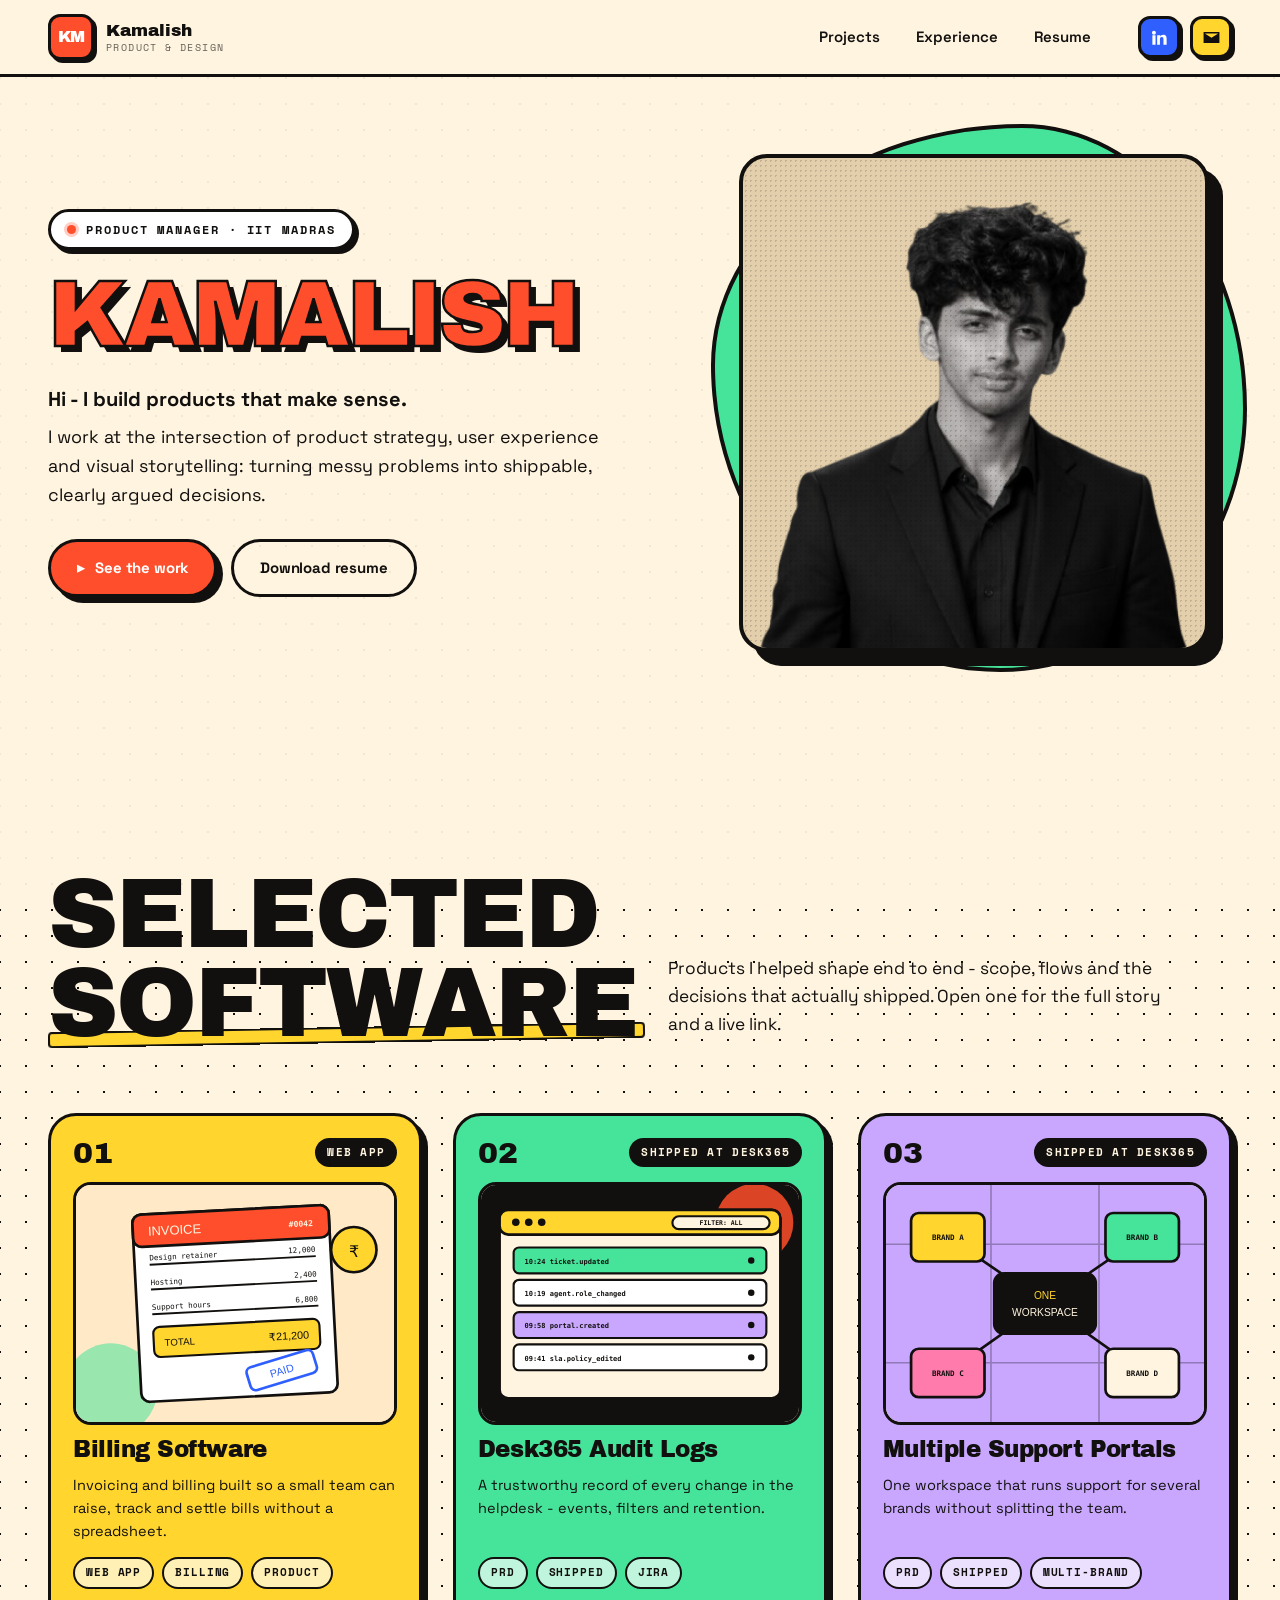
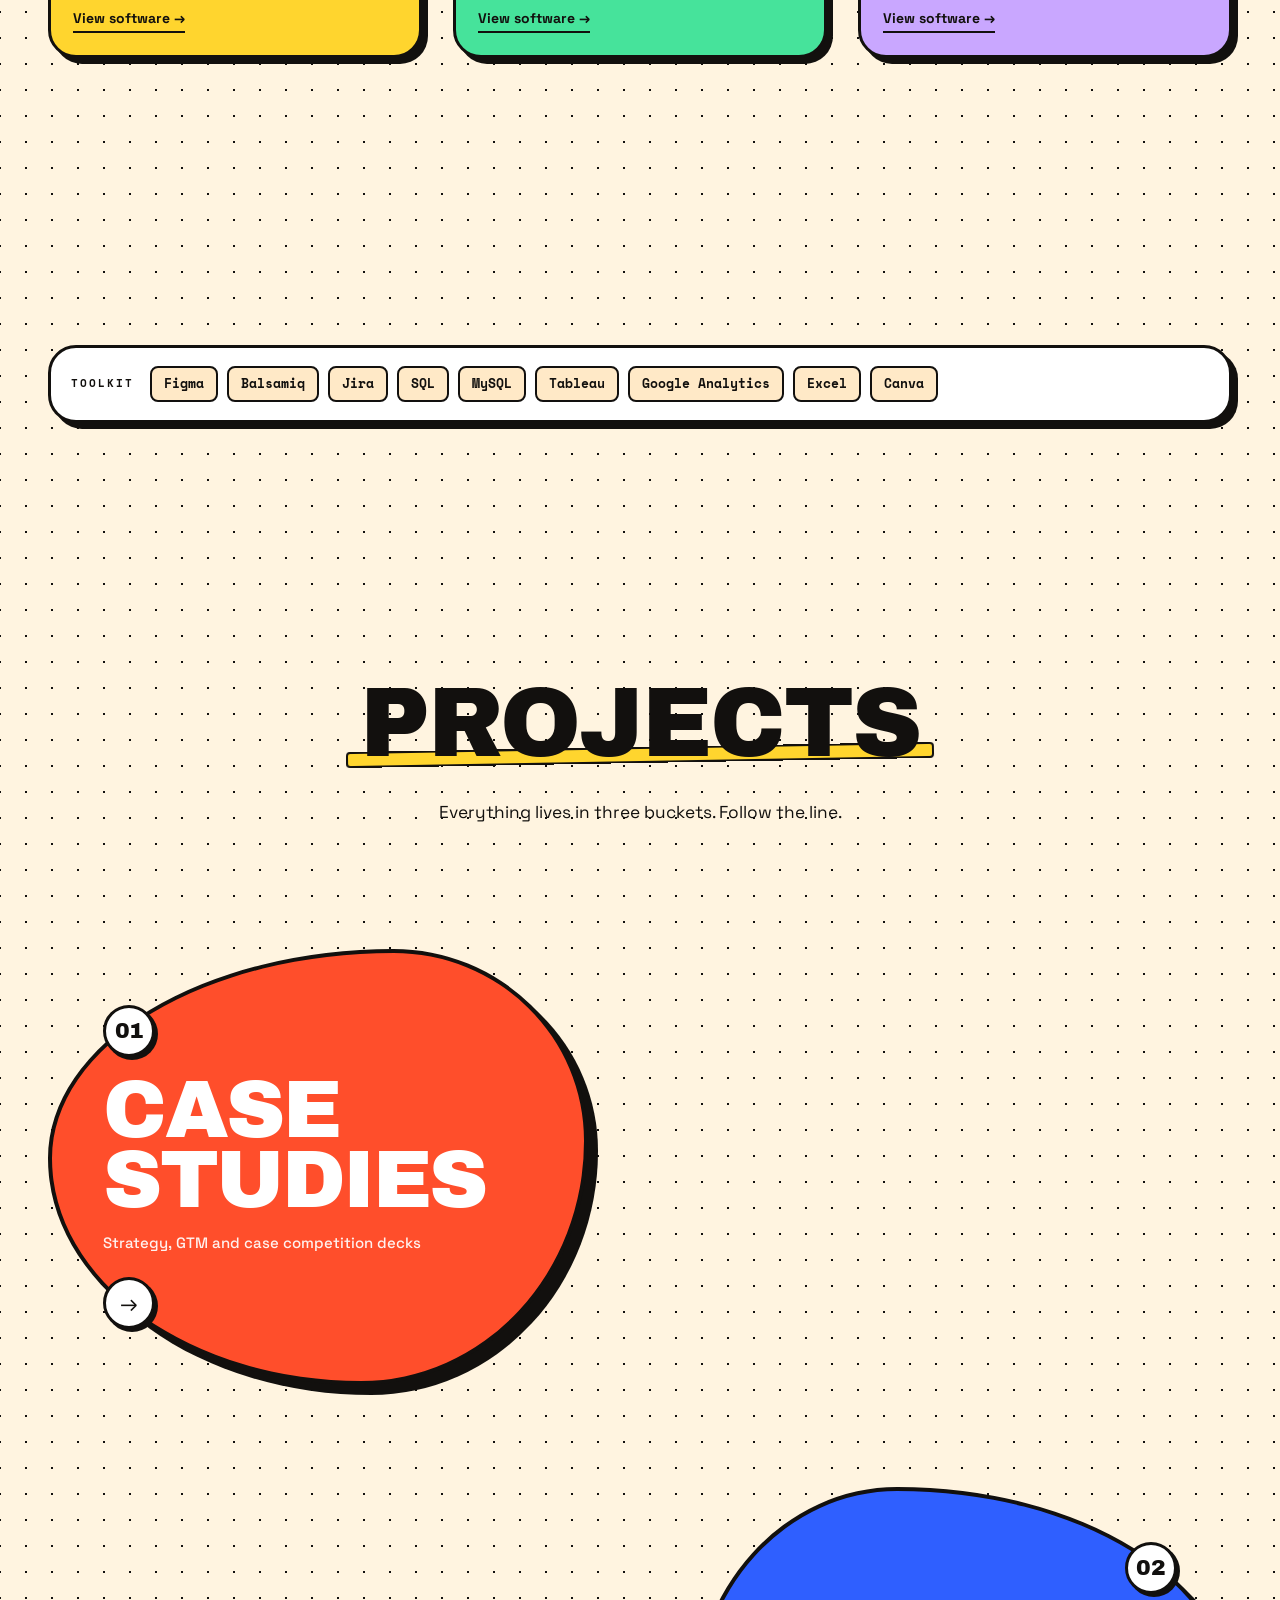
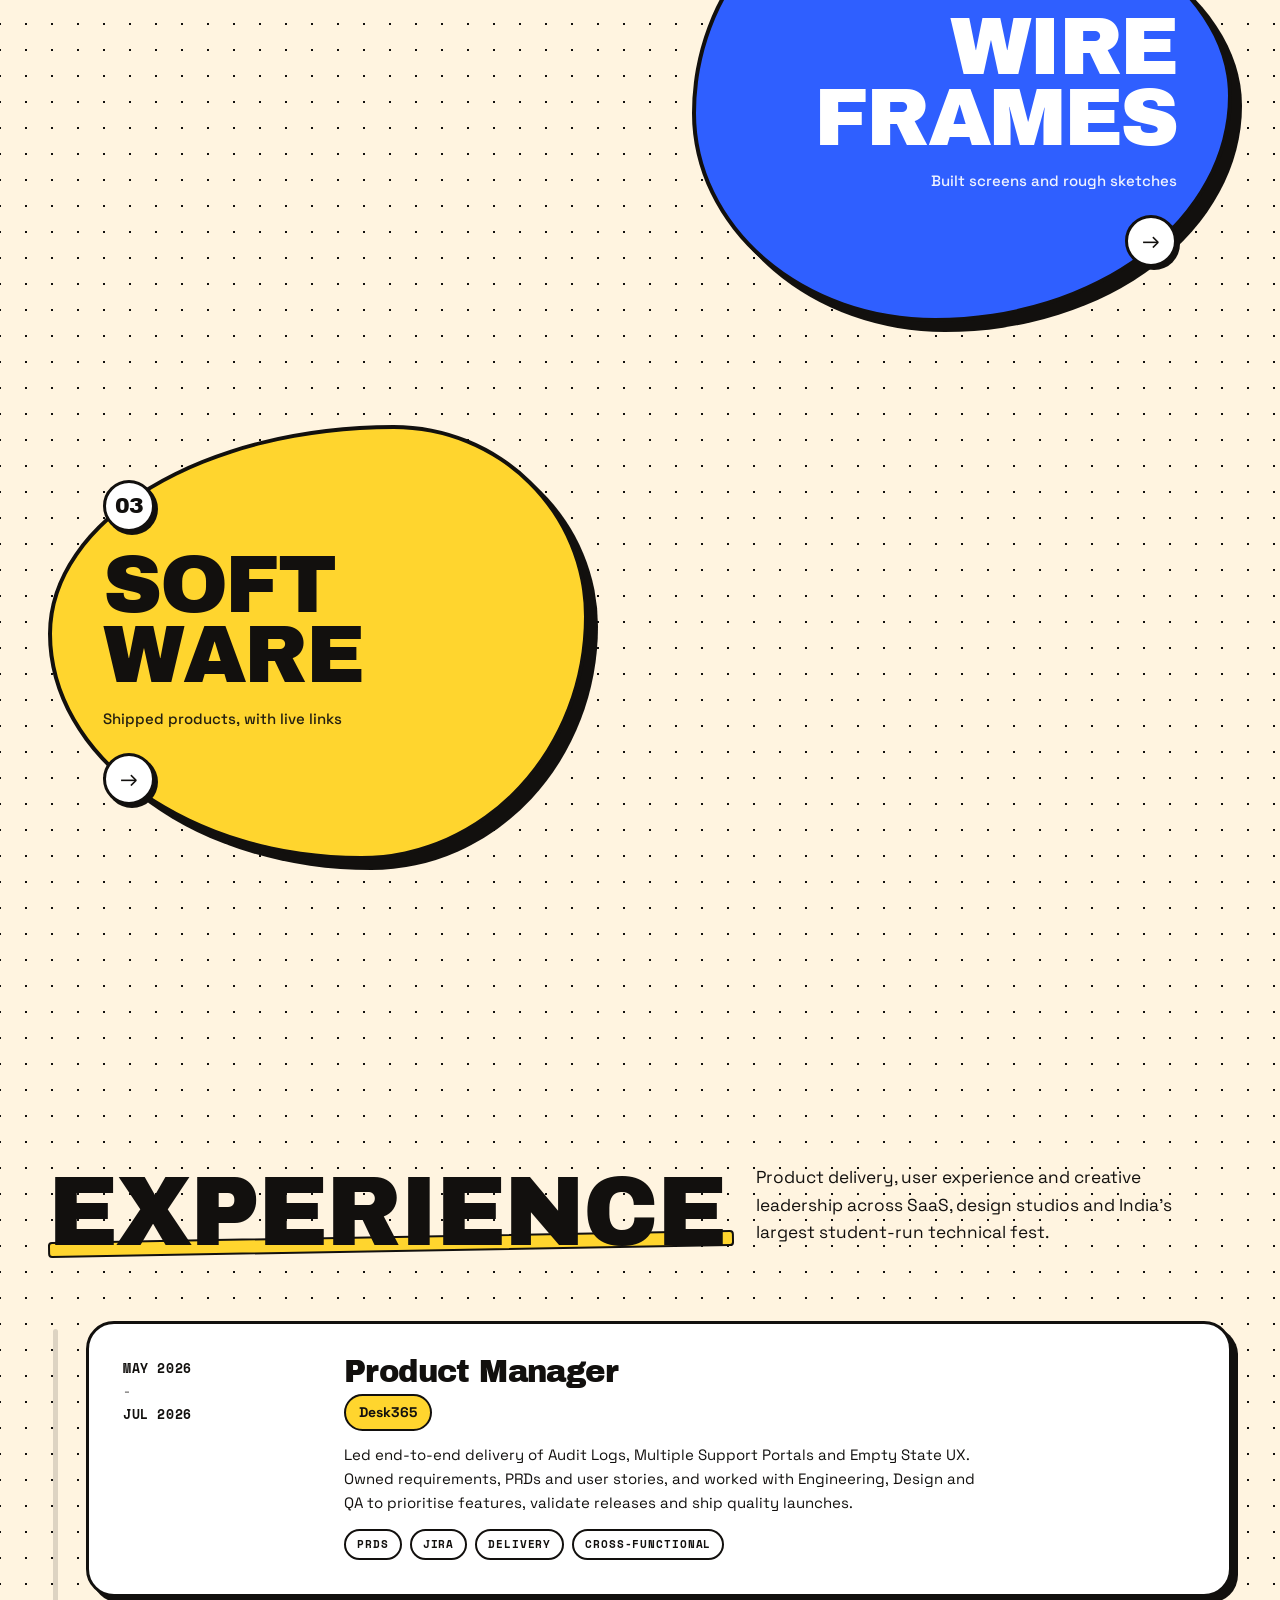
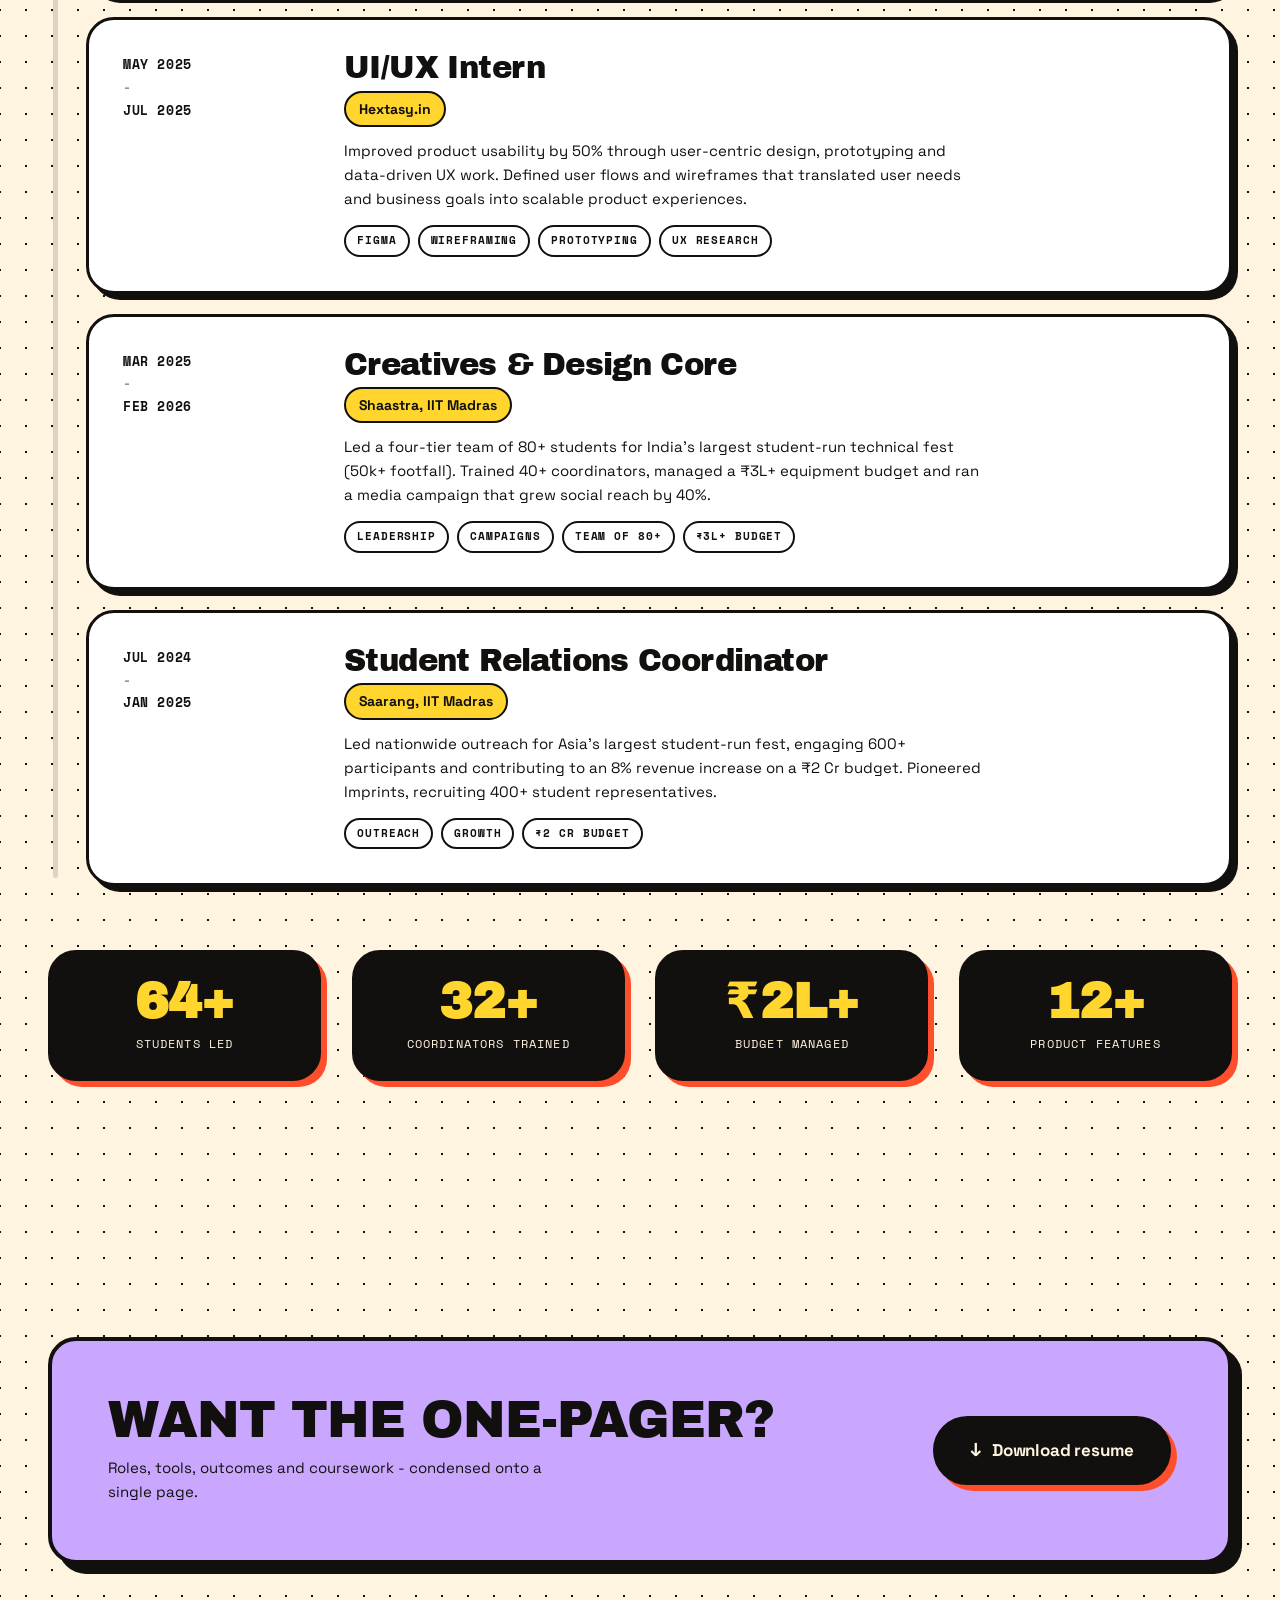
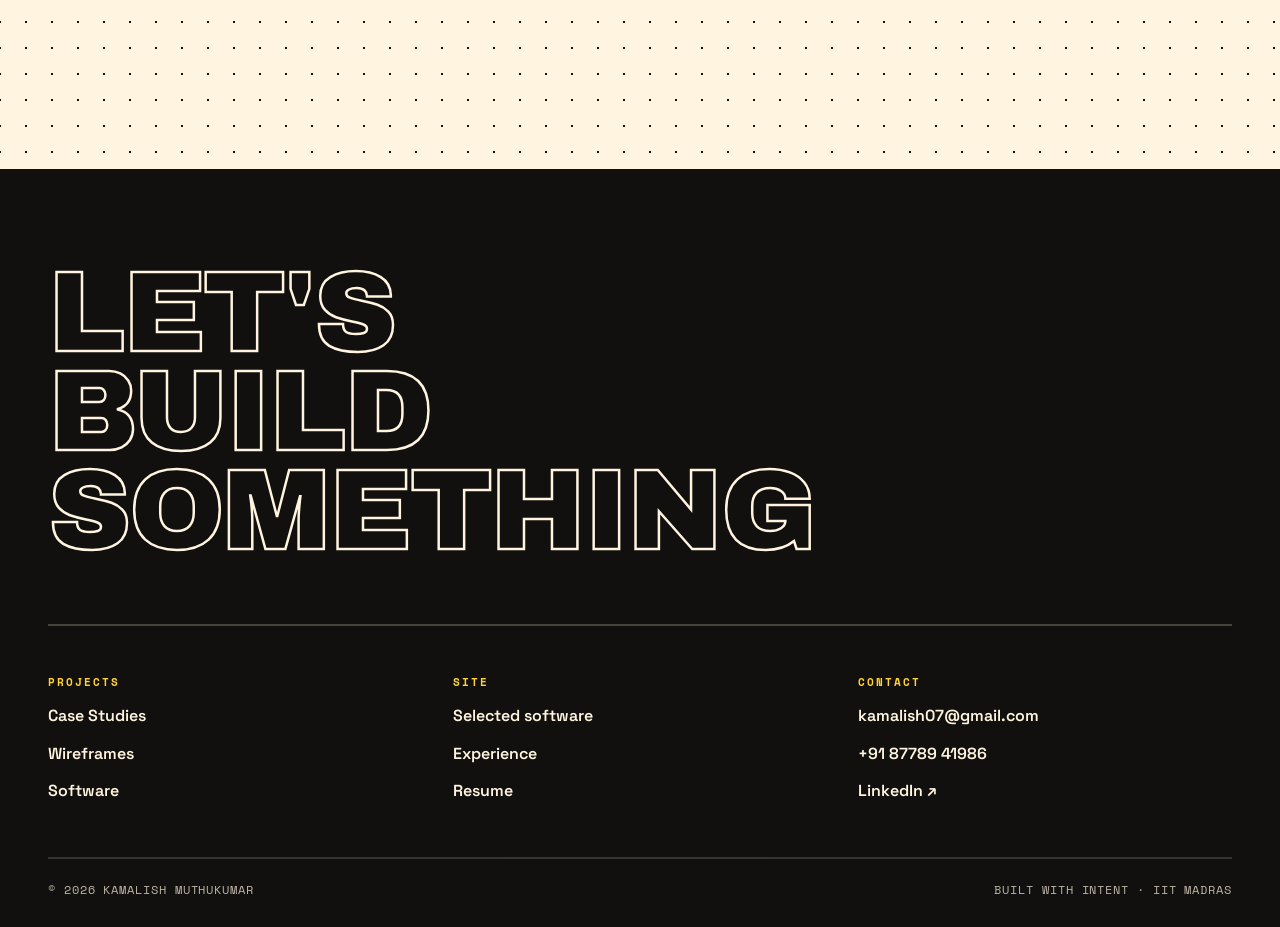
==== commit c394b3e4: "Remove 'What I do' section, keep toolkit" ====
--- a/index.html
+++ b/index.html
@@ -110,13 +110,7 @@
   <!-- ===================================================== WHAT I DO -->
   <section class="section caps" id="about">
     <div class="shell">
-      <div class="section-head">
-        <h2 class="section-title reveal" data-reveal>What<br />I do</h2>
-        <p class="section-note reveal" data-reveal data-reveal-delay="1">
-          Four things I keep coming back to, and the tools I use to do them.
-        </p>
-      </div>
-      <ul class="caps__grid" data-list="capabilities"></ul>
+
       <div class="toolbelt reveal" data-reveal>
         <span class="toolbelt__label">Toolkit</span>
         <ul class="toolbelt__list" data-list="toolkit"></ul>
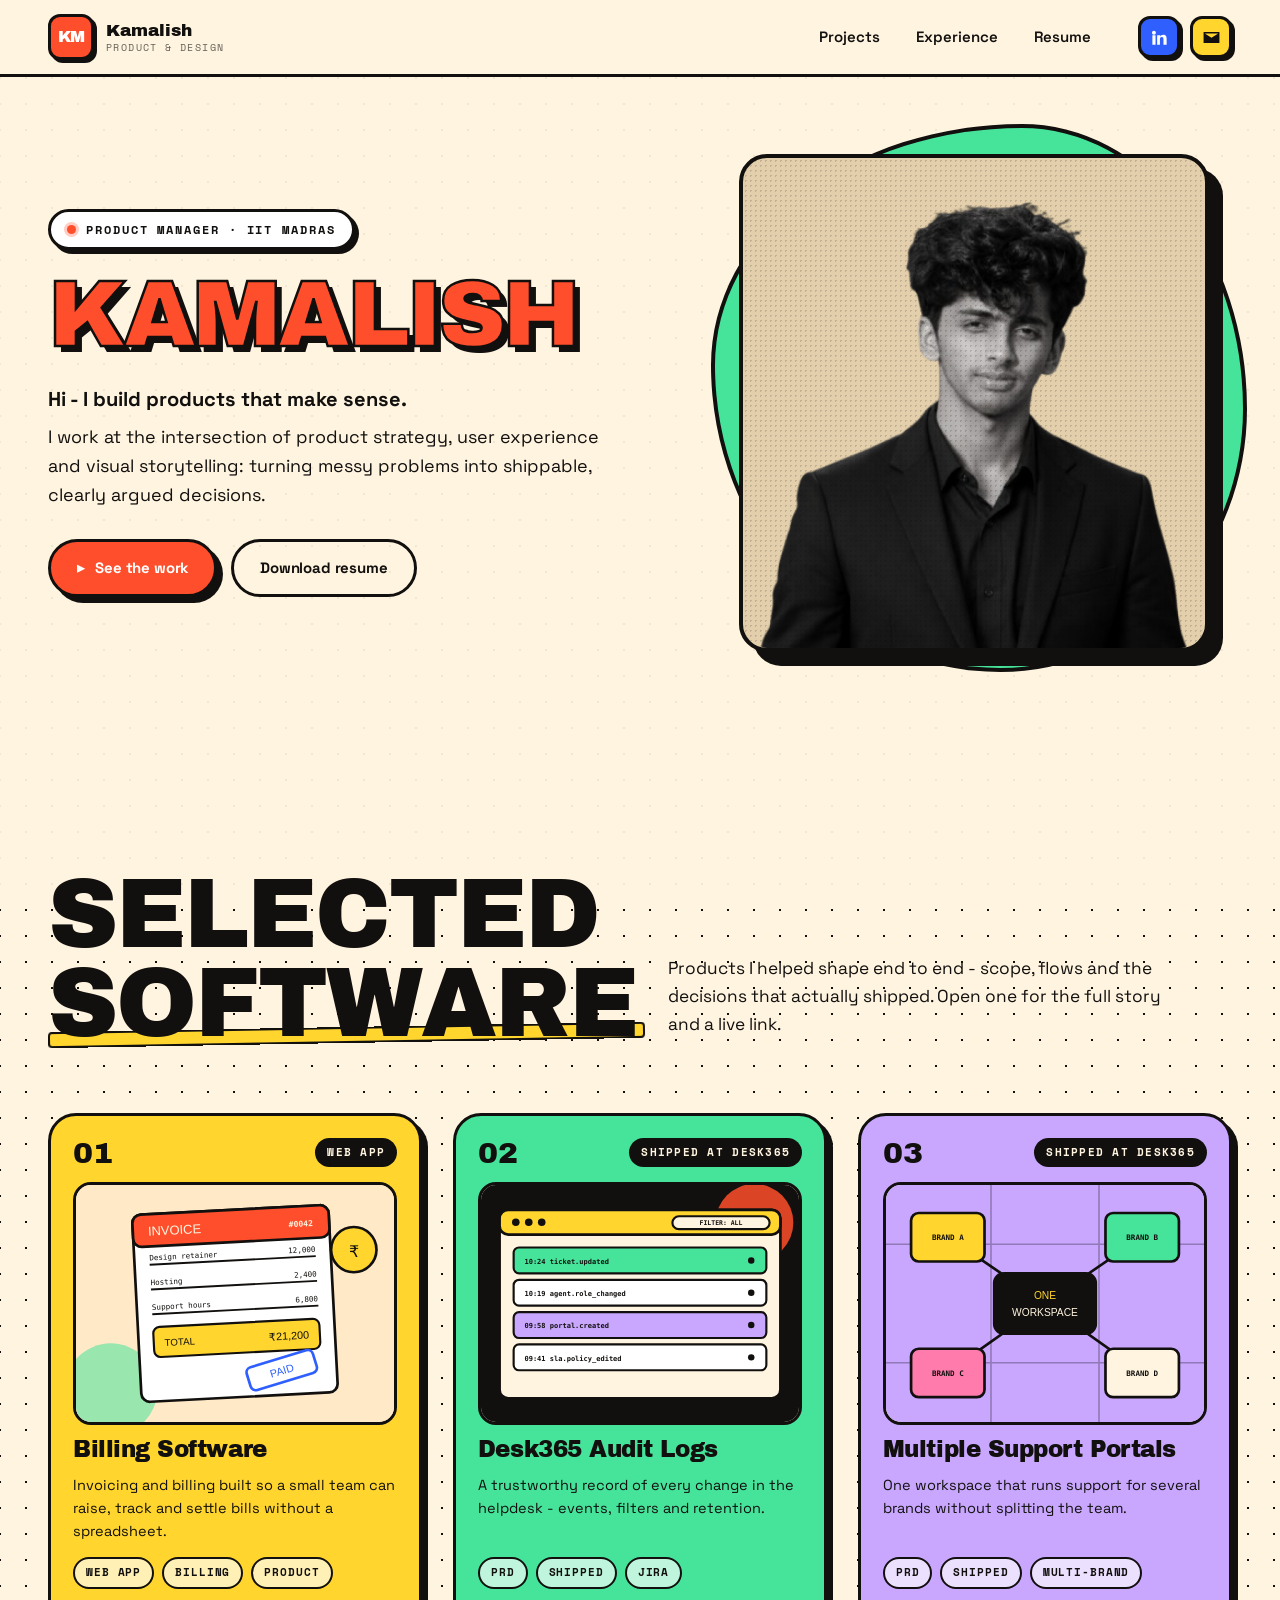
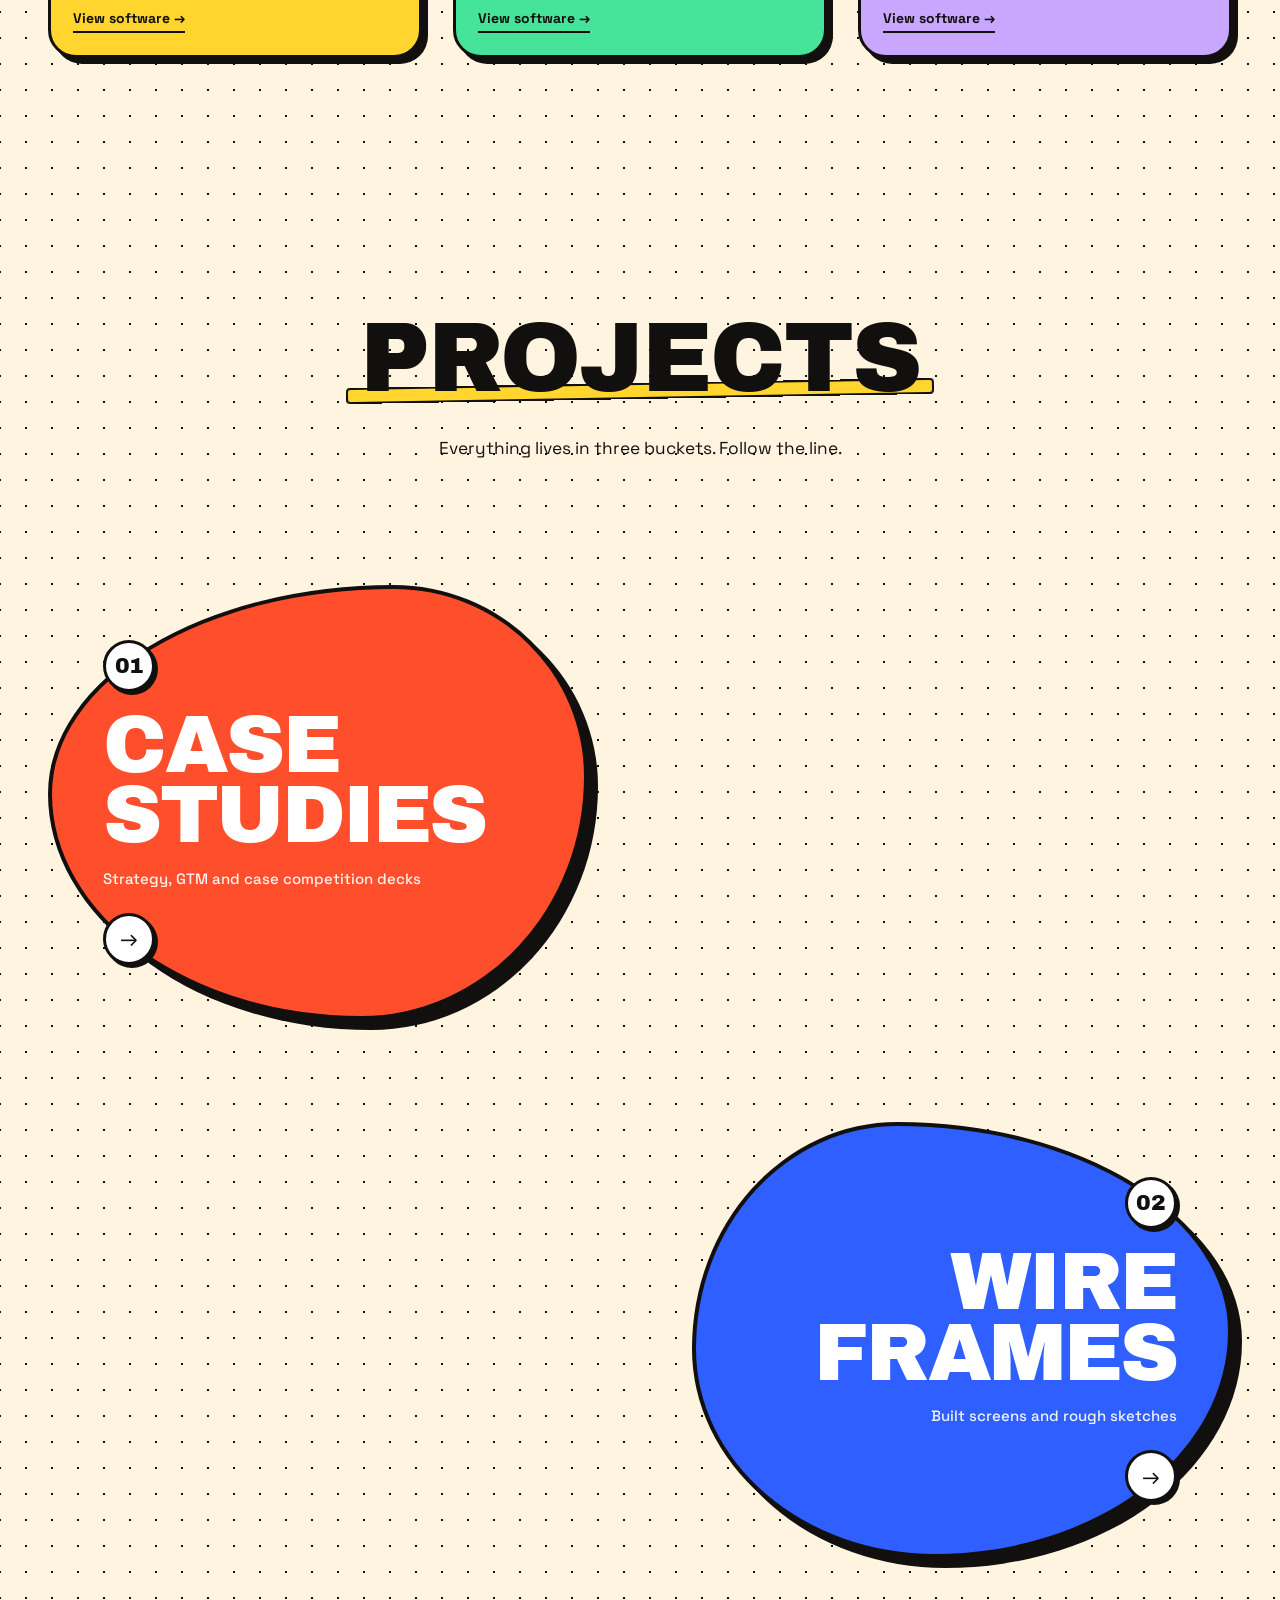
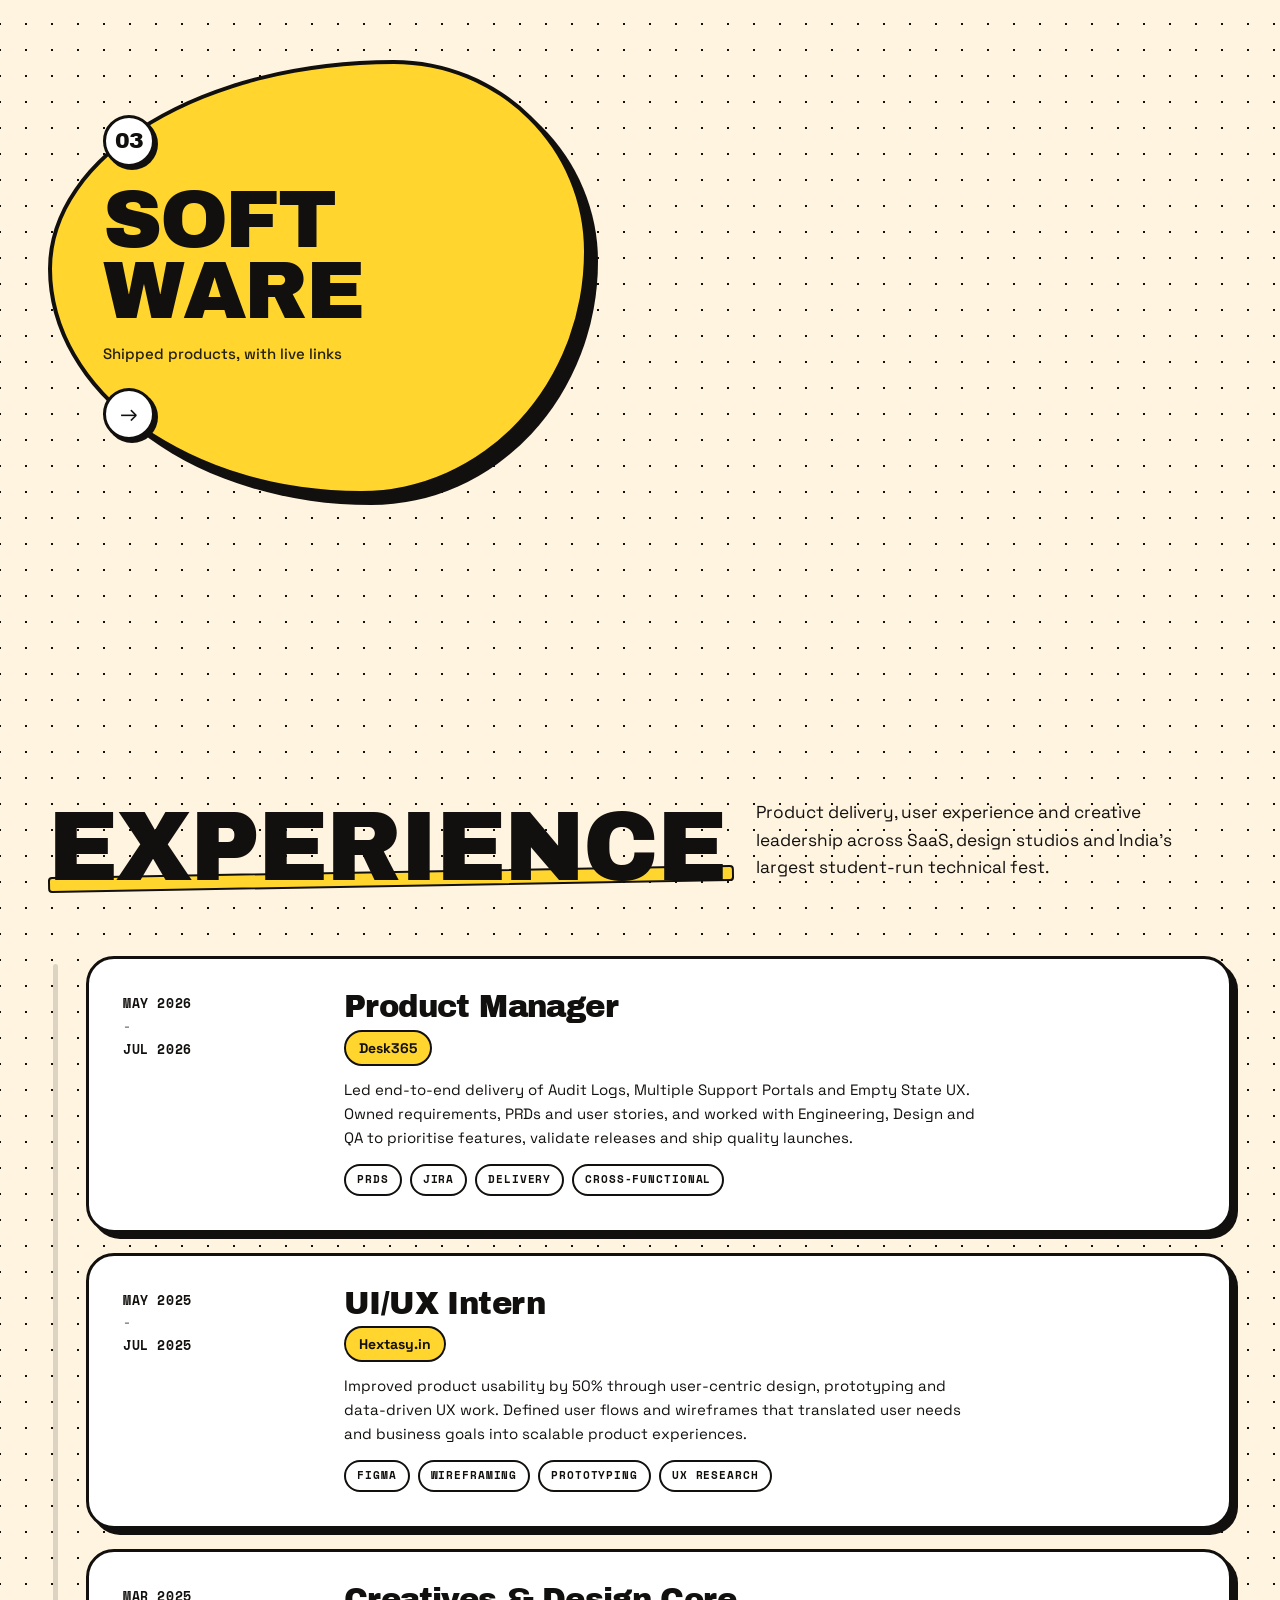
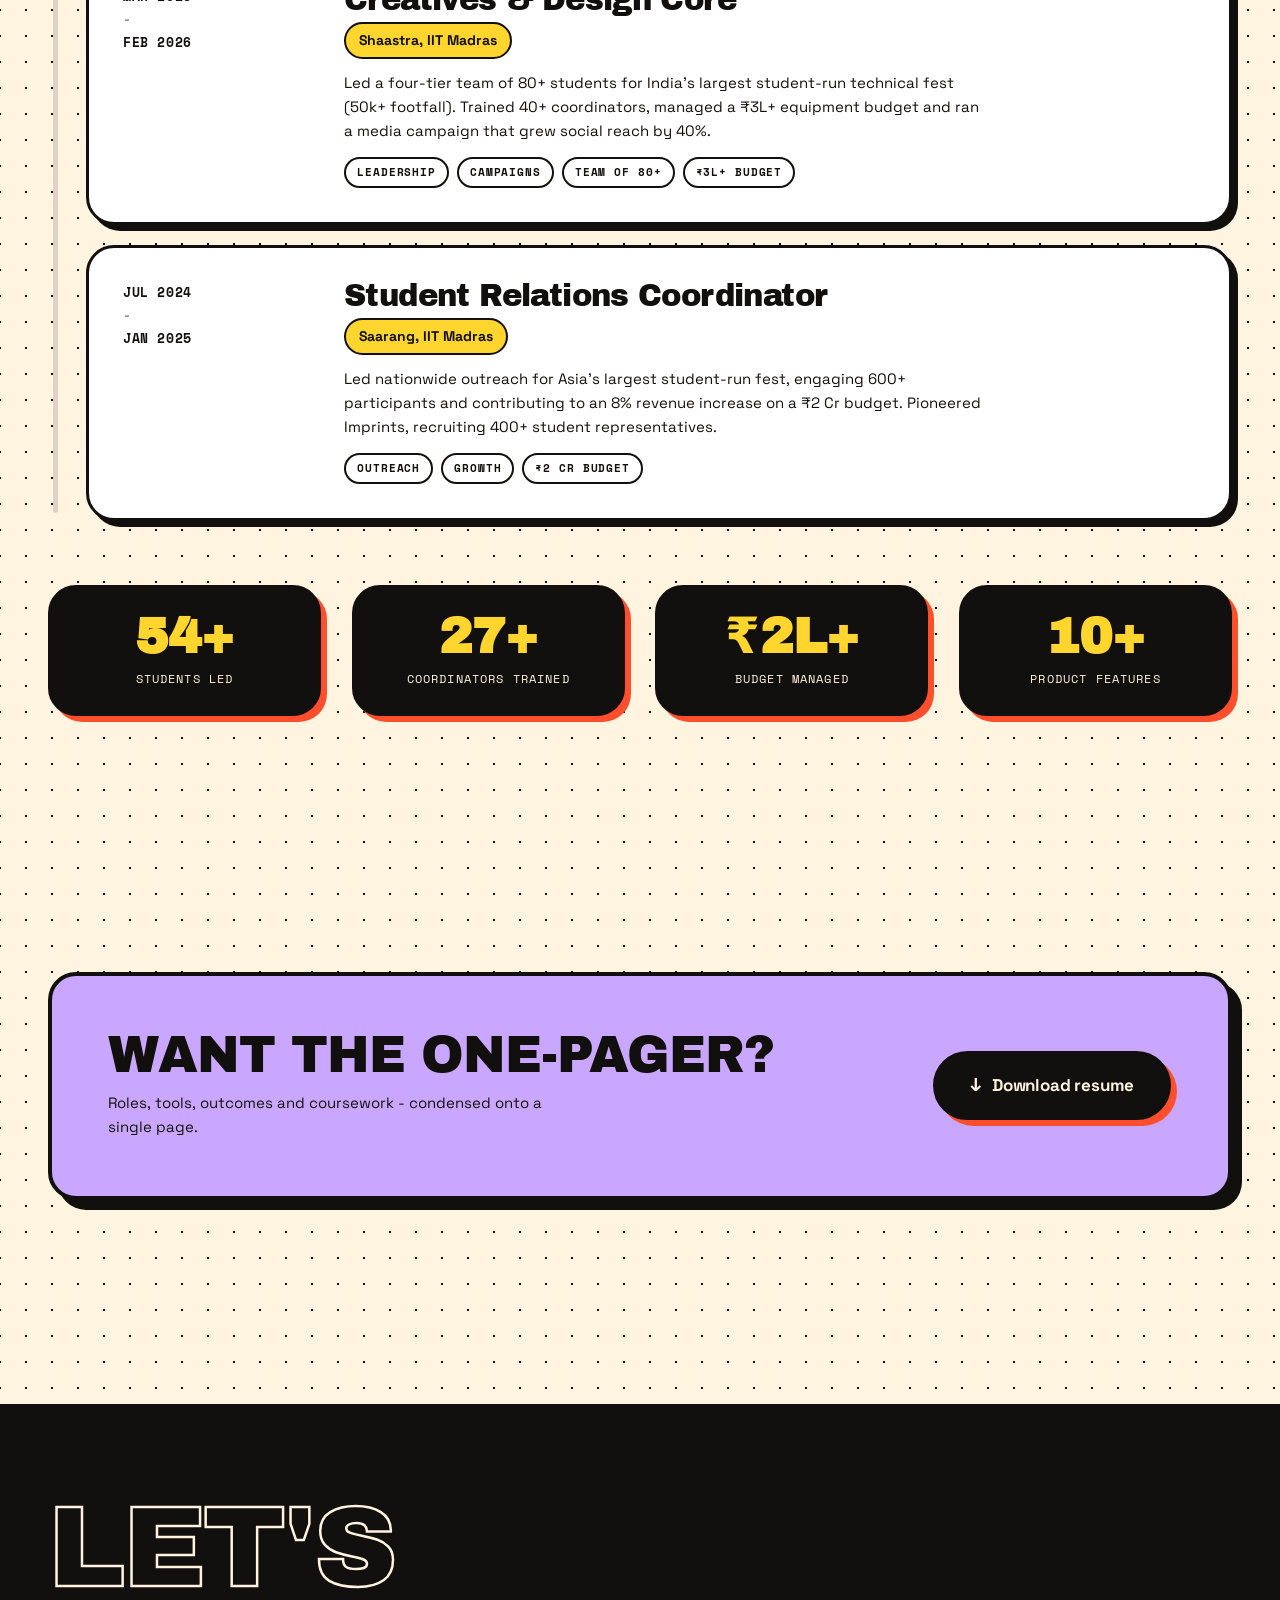
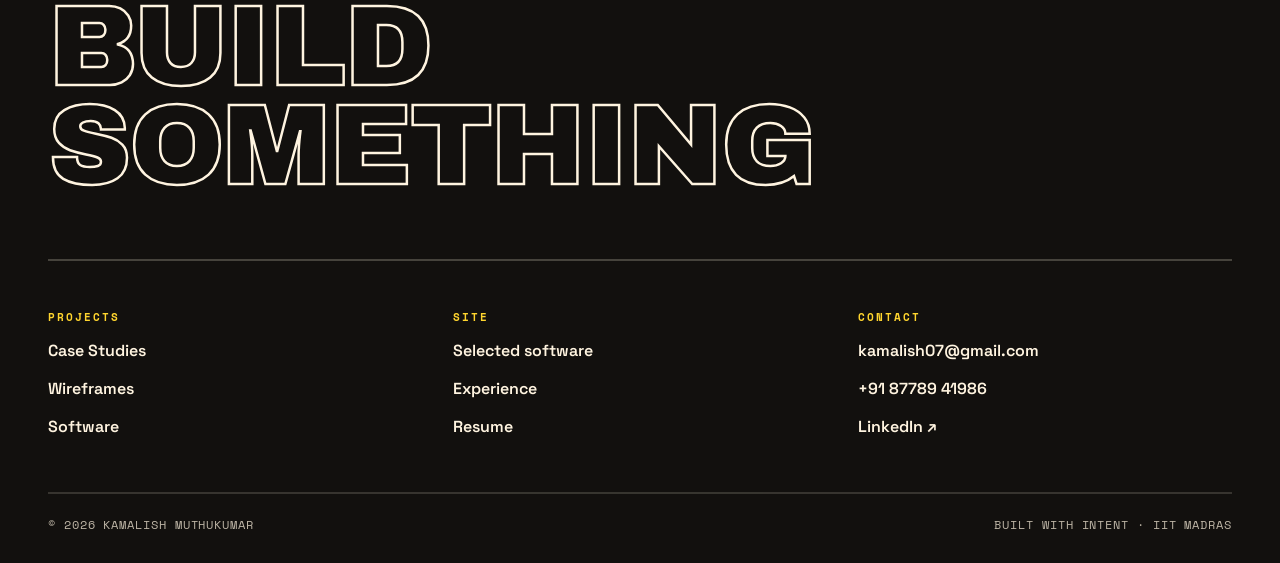
==== commit 33063393: "Remove toolkit section" ====
--- a/index.html
+++ b/index.html
@@ -107,16 +107,7 @@
     </div>
   </section>
 
-  <!-- ===================================================== WHAT I DO -->
-  <section class="section caps" id="about">
-    <div class="shell">
-
-      <div class="toolbelt reveal" data-reveal>
-        <span class="toolbelt__label">Toolkit</span>
-        <ul class="toolbelt__list" data-list="toolkit"></ul>
-      </div>
-    </div>
-  </section>
+
 
   <!-- ======================================================== PROJECTS FLOW -->
   <section class="section flow" id="projects">
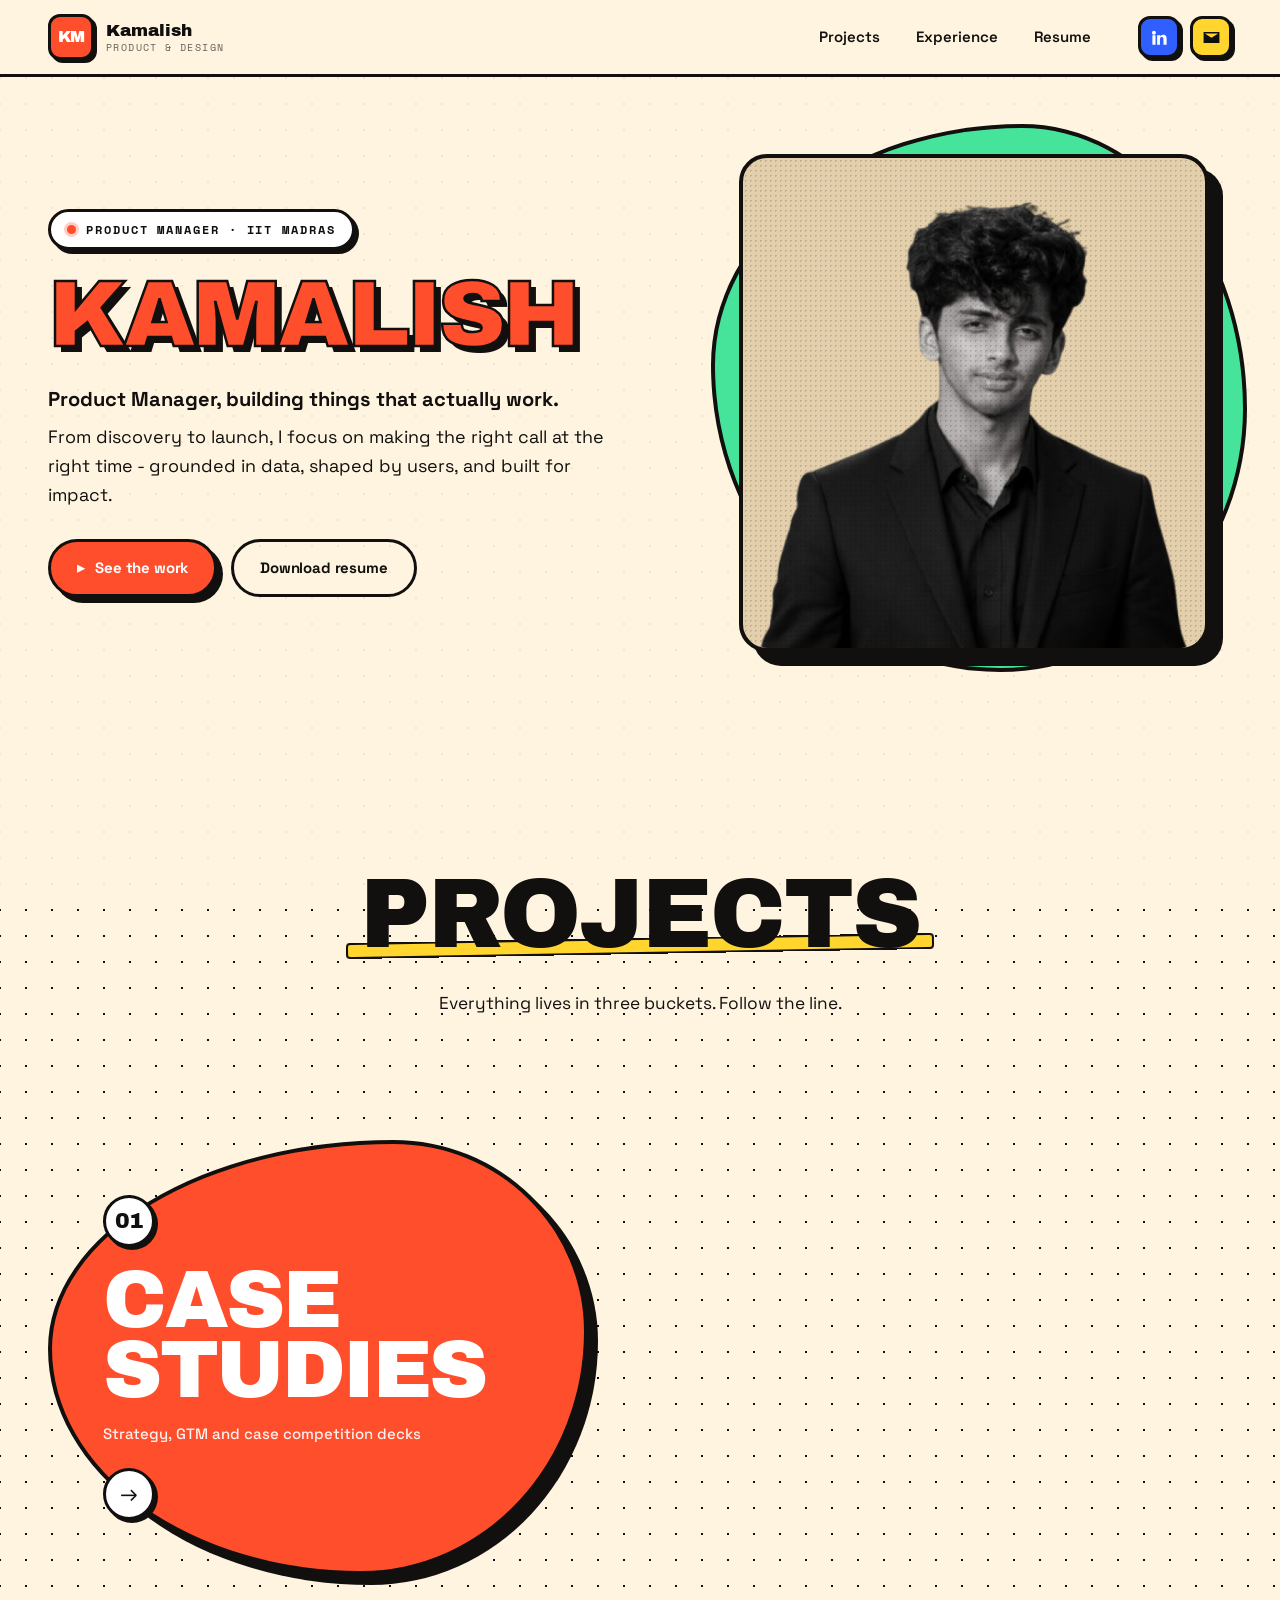
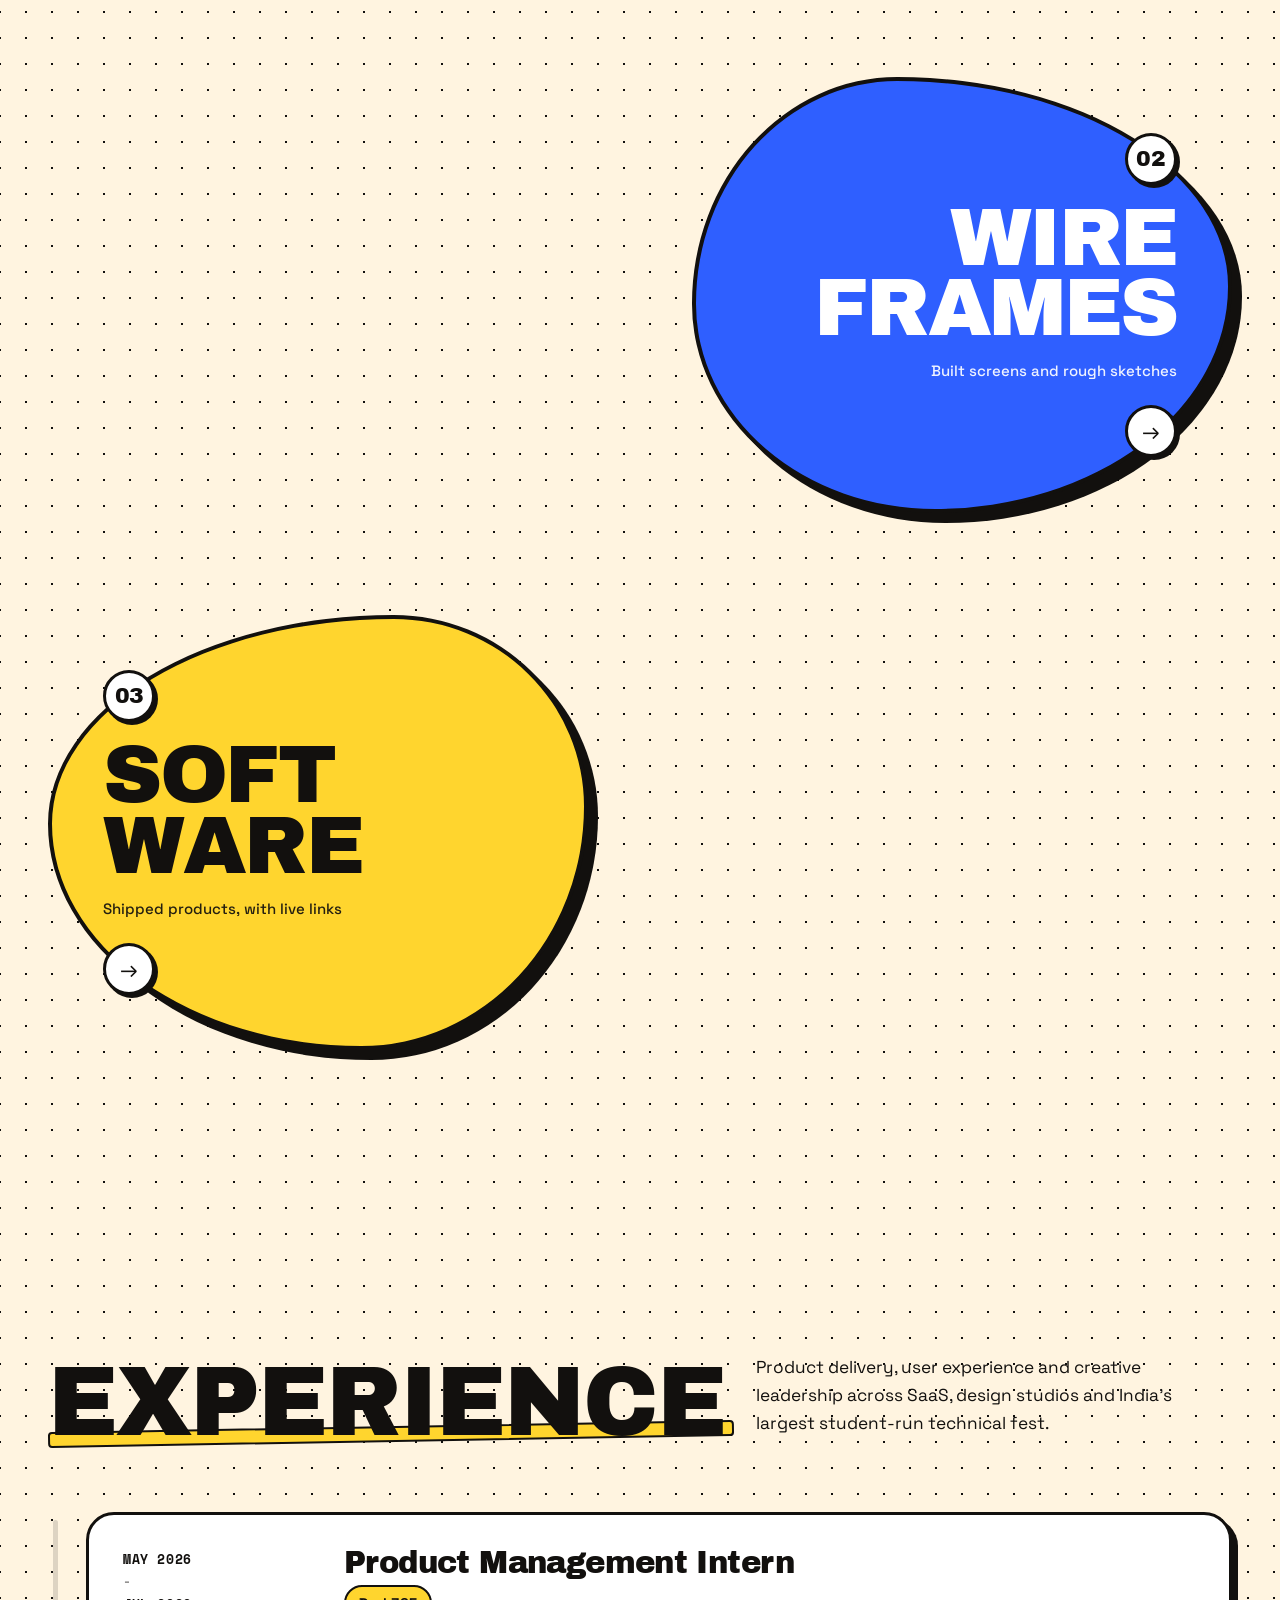
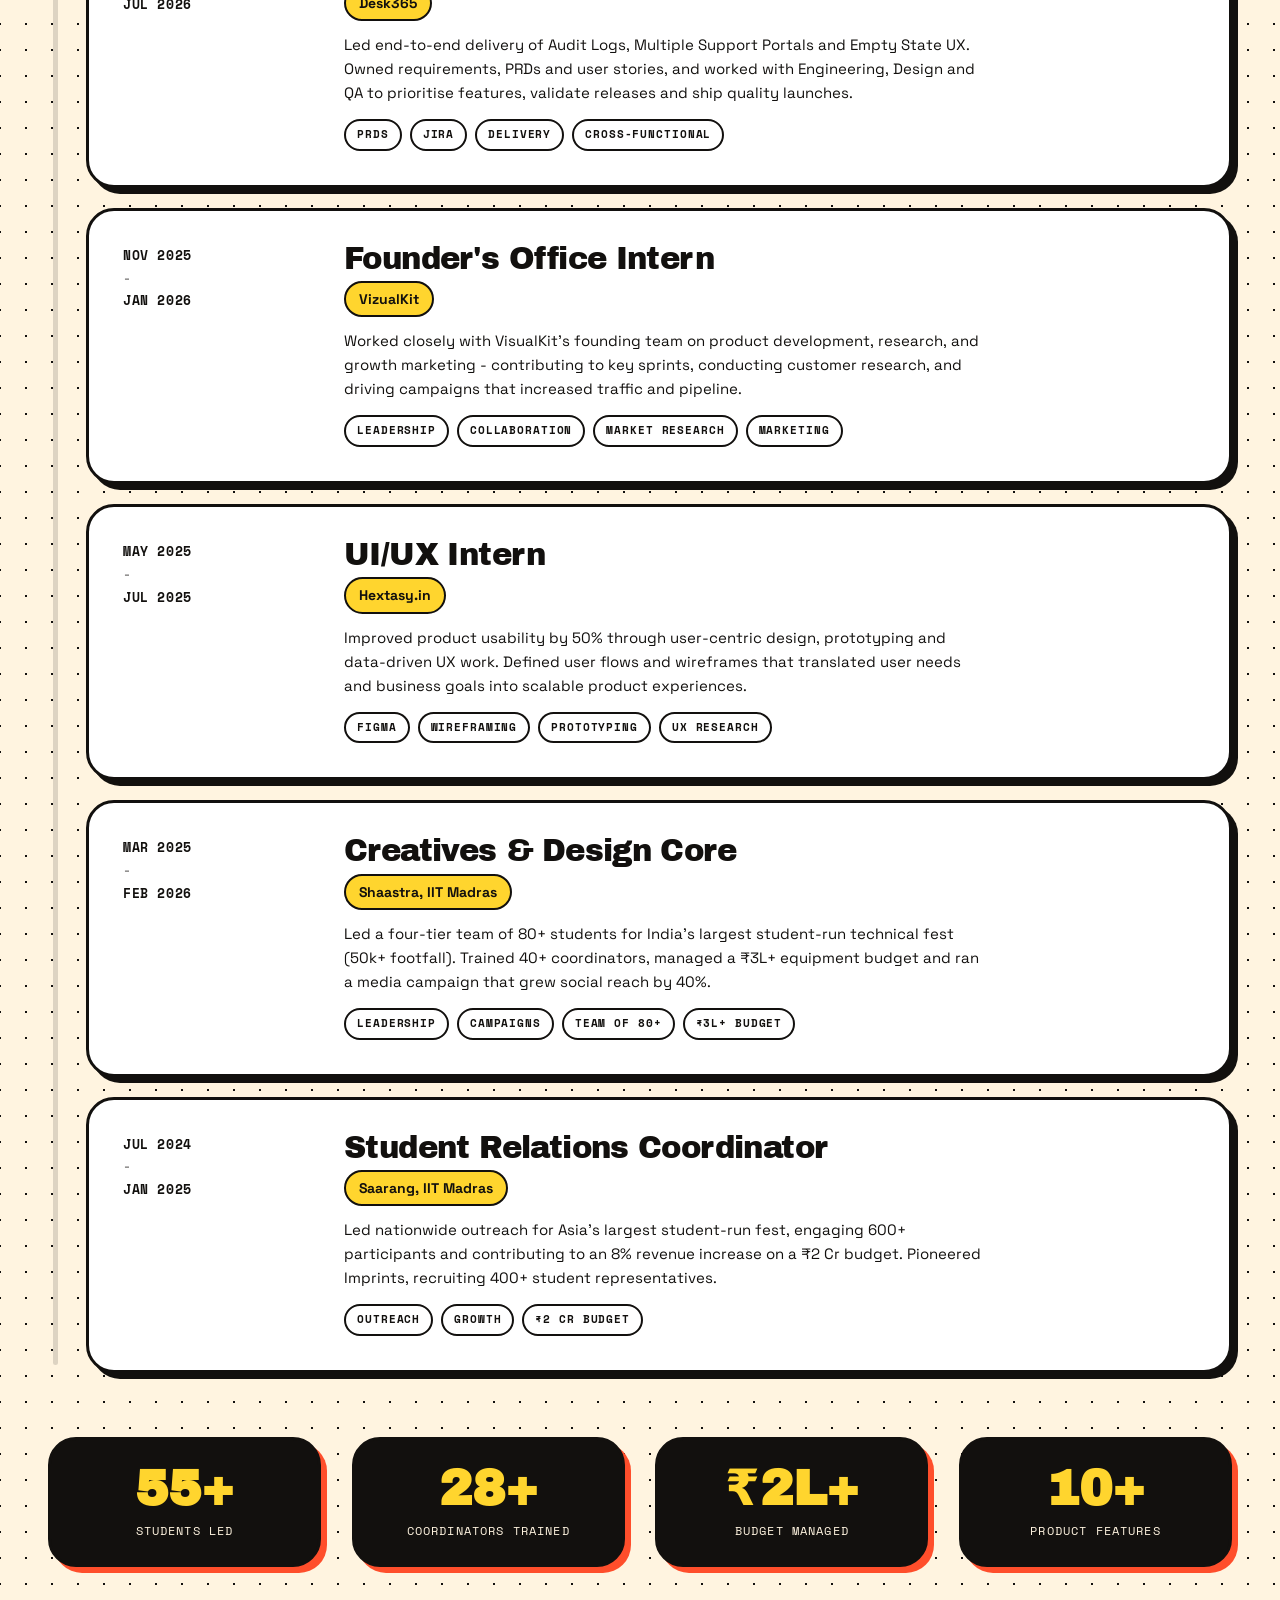
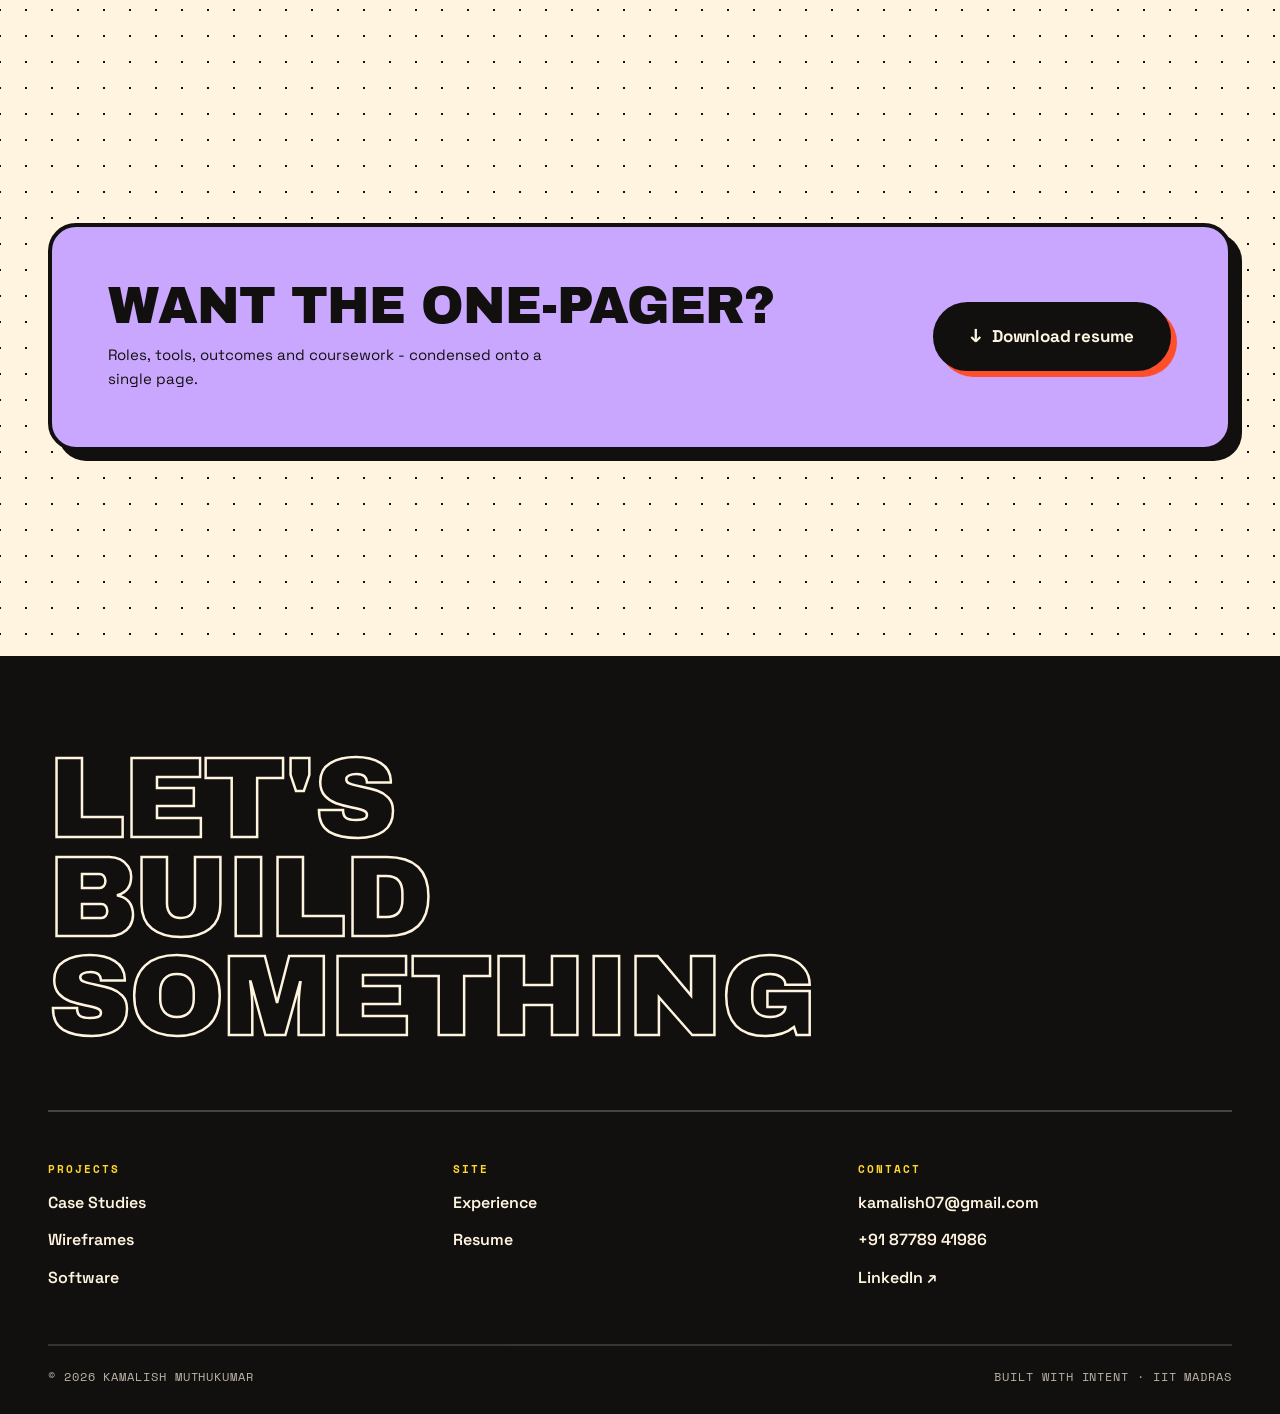
==== commit 0570a497: "Remove selected software block, update Billing and Kiro in software page" ====
--- a/index.html
+++ b/index.html
@@ -14,7 +14,7 @@
 </head>
 <body data-page="home" data-root="">
 
-<a class="skip-link" href="#software">Skip to work</a>
+<a class="skip-link" href="#projects">Skip to work</a>
 
 <header class="site-header" id="header">
   <div class="shell header-inner">
@@ -93,19 +93,6 @@
     </div>
   </section>
 
-  <!-- ============================================== SELECTED SOFTWARE -->
-  <section class="section products" id="software">
-    <div class="shell">
-      <div class="section-head">
-        <h2 class="section-title reveal" data-reveal>Selected<br />software</h2>
-        <p class="section-note reveal" data-reveal data-reveal-delay="1">
-          Products I helped shape end to end - scope, flows and the decisions
-          that actually shipped. Open one for the full story and a live link.
-        </p>
-      </div>
-      <div class="cards" data-list="software"></div>
-    </div>
-  </section>
 
 
 
@@ -202,7 +189,6 @@
       </div>
       <div class="footer__col">
         <h3>Site</h3>
-        <a href="#software">Selected software</a>
         <a href="#experience">Experience</a>
         <a href="#resume">Resume</a>
       </div>
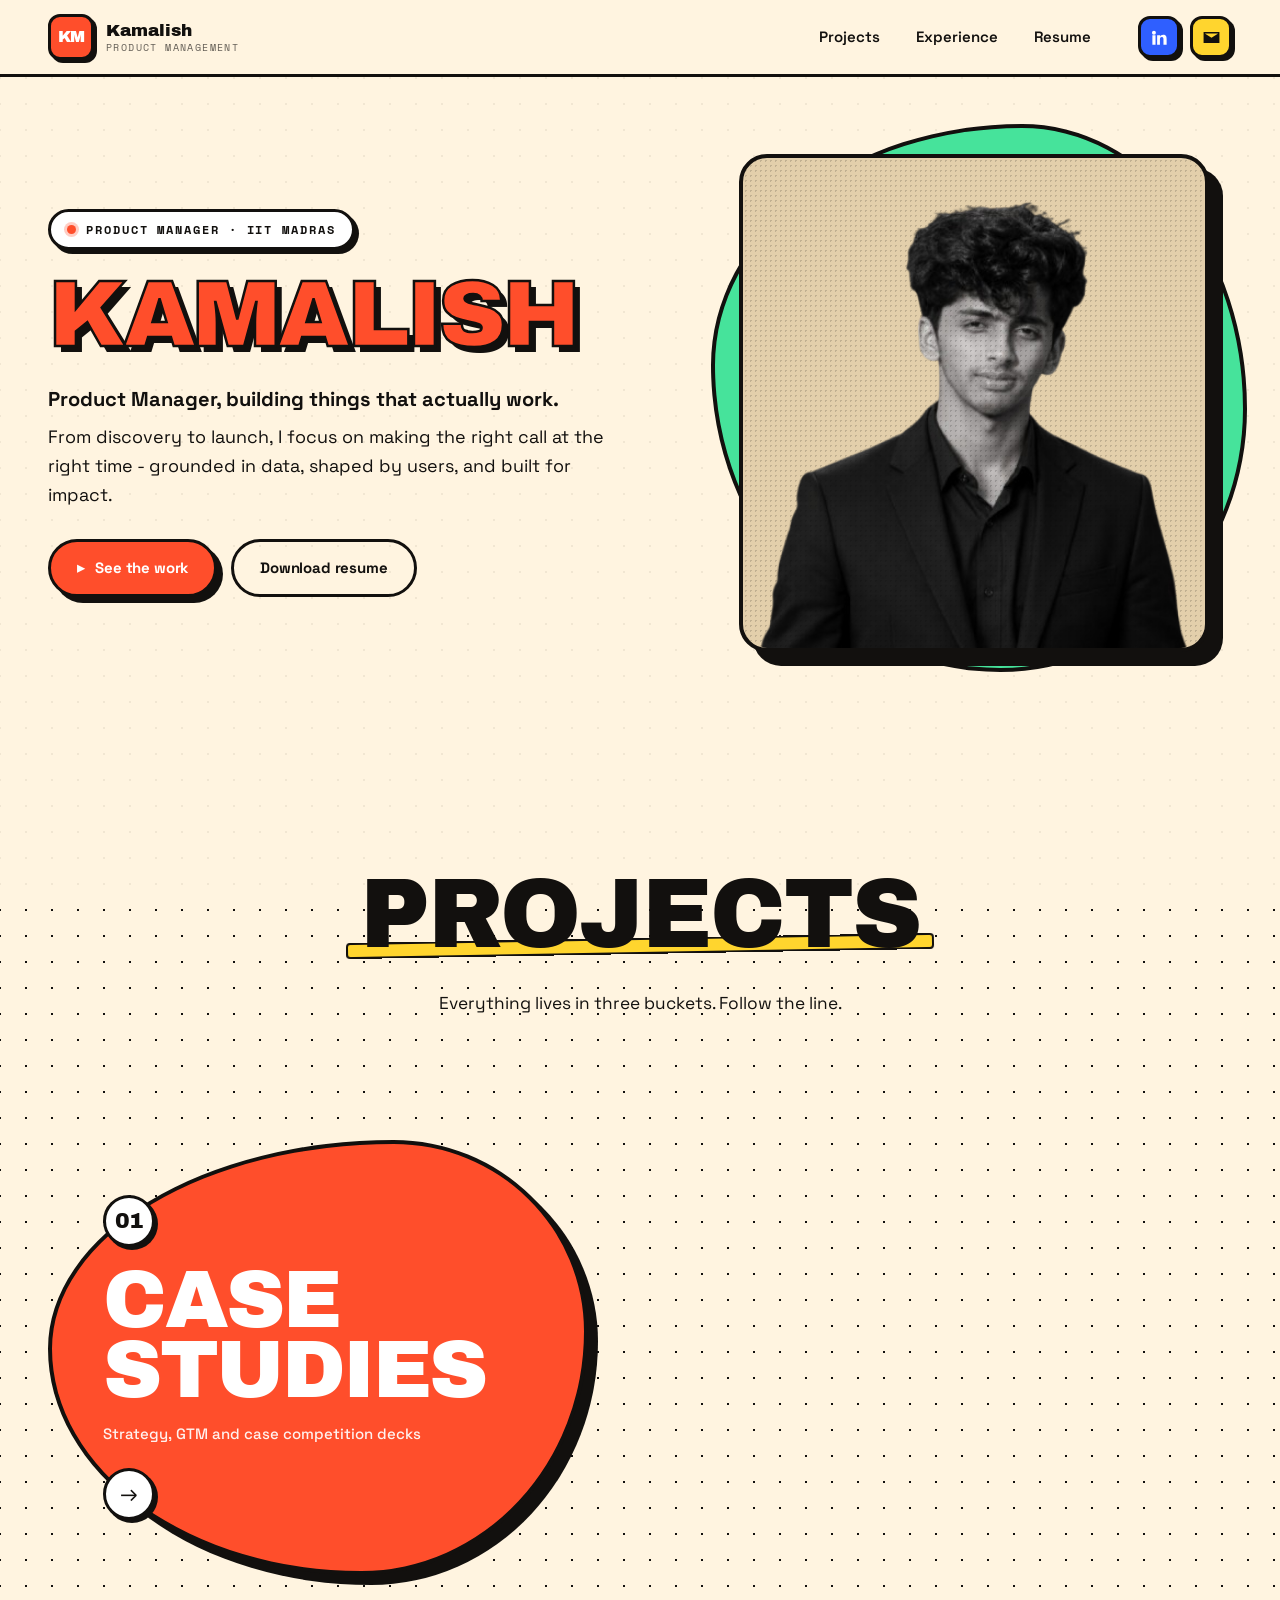
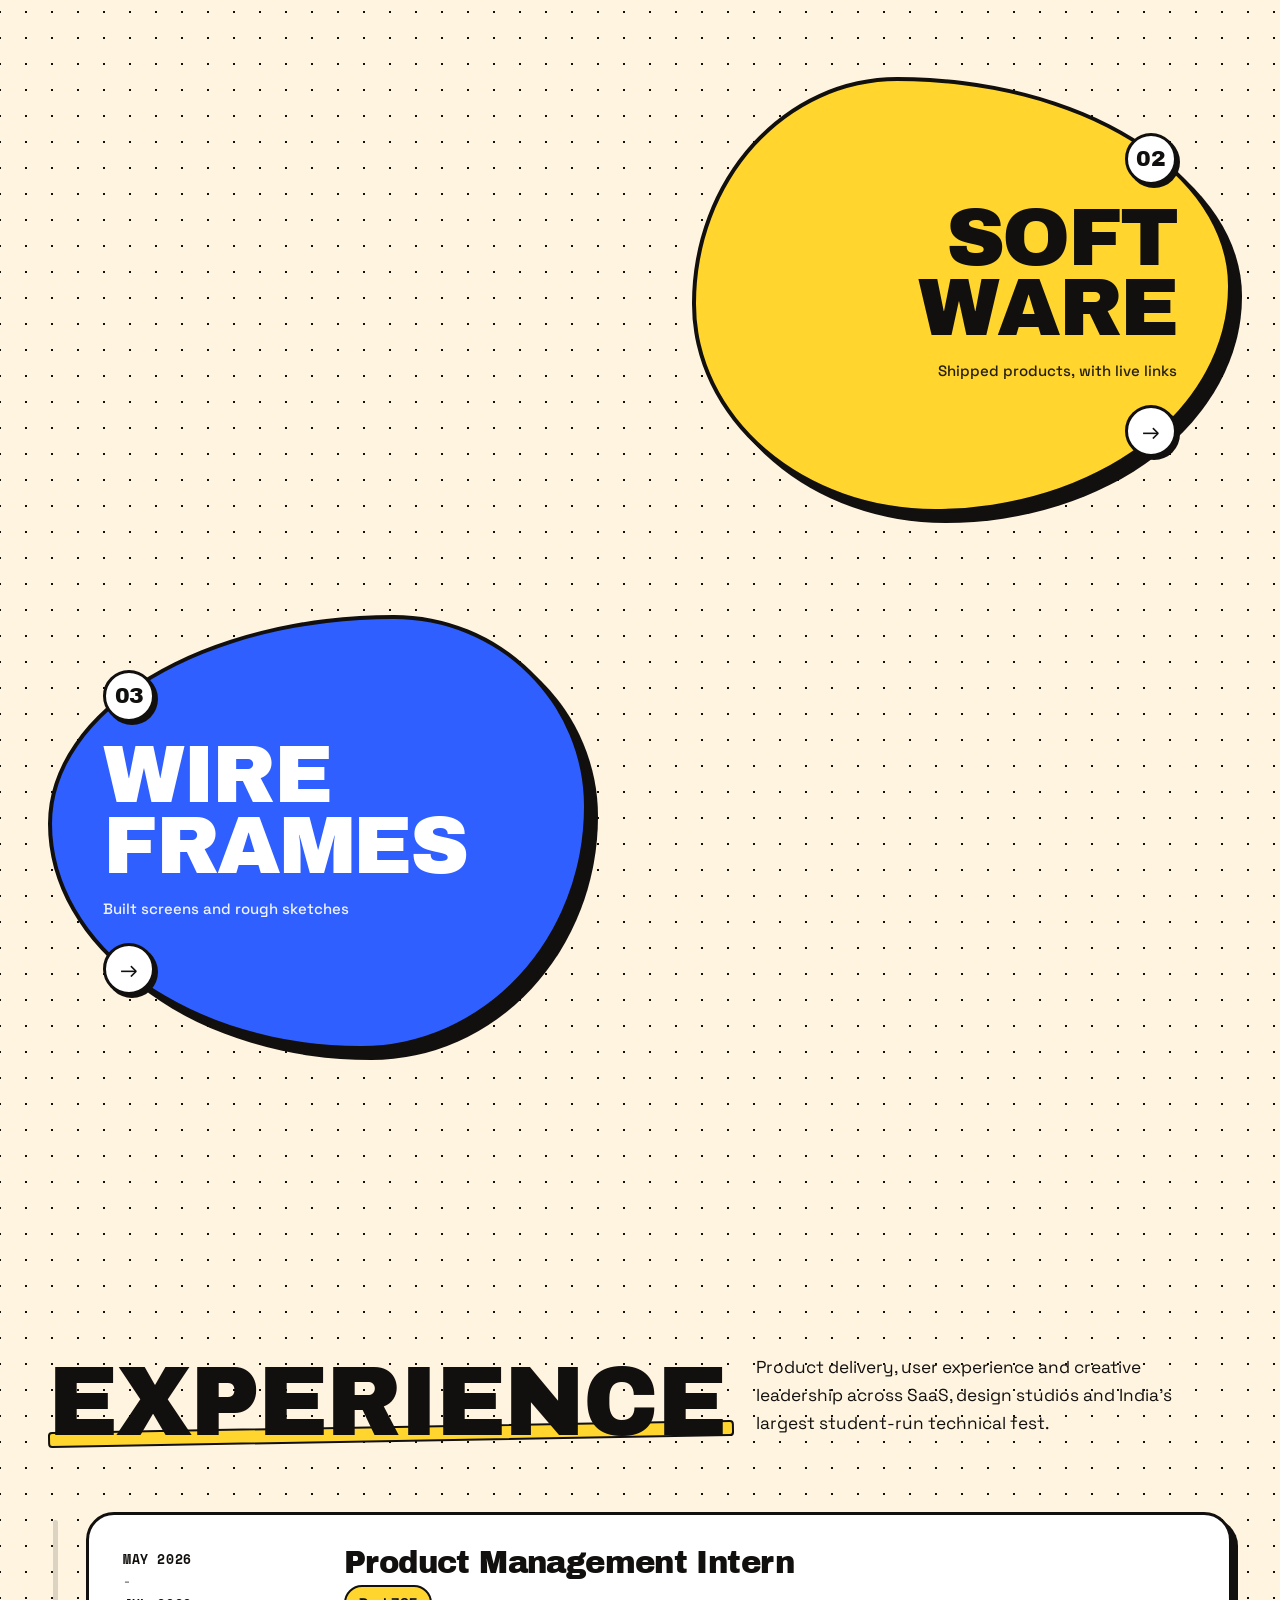
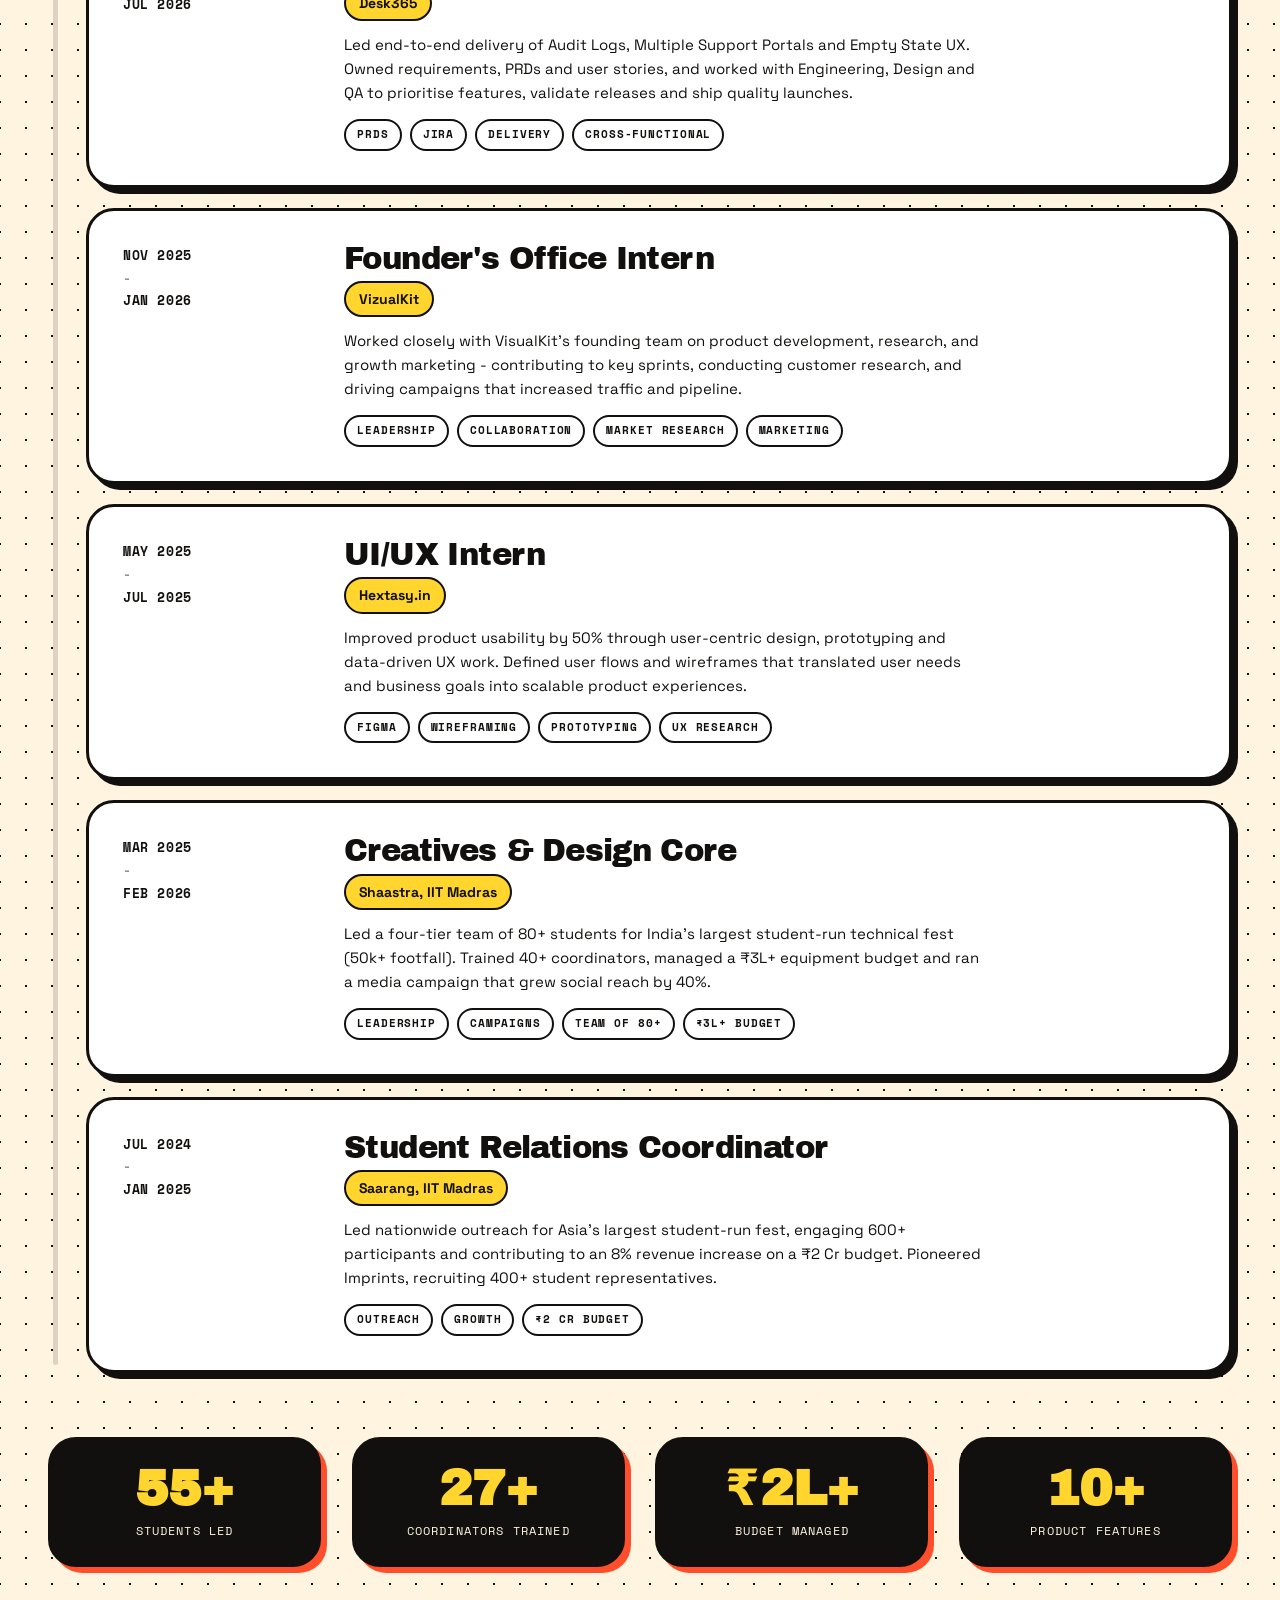
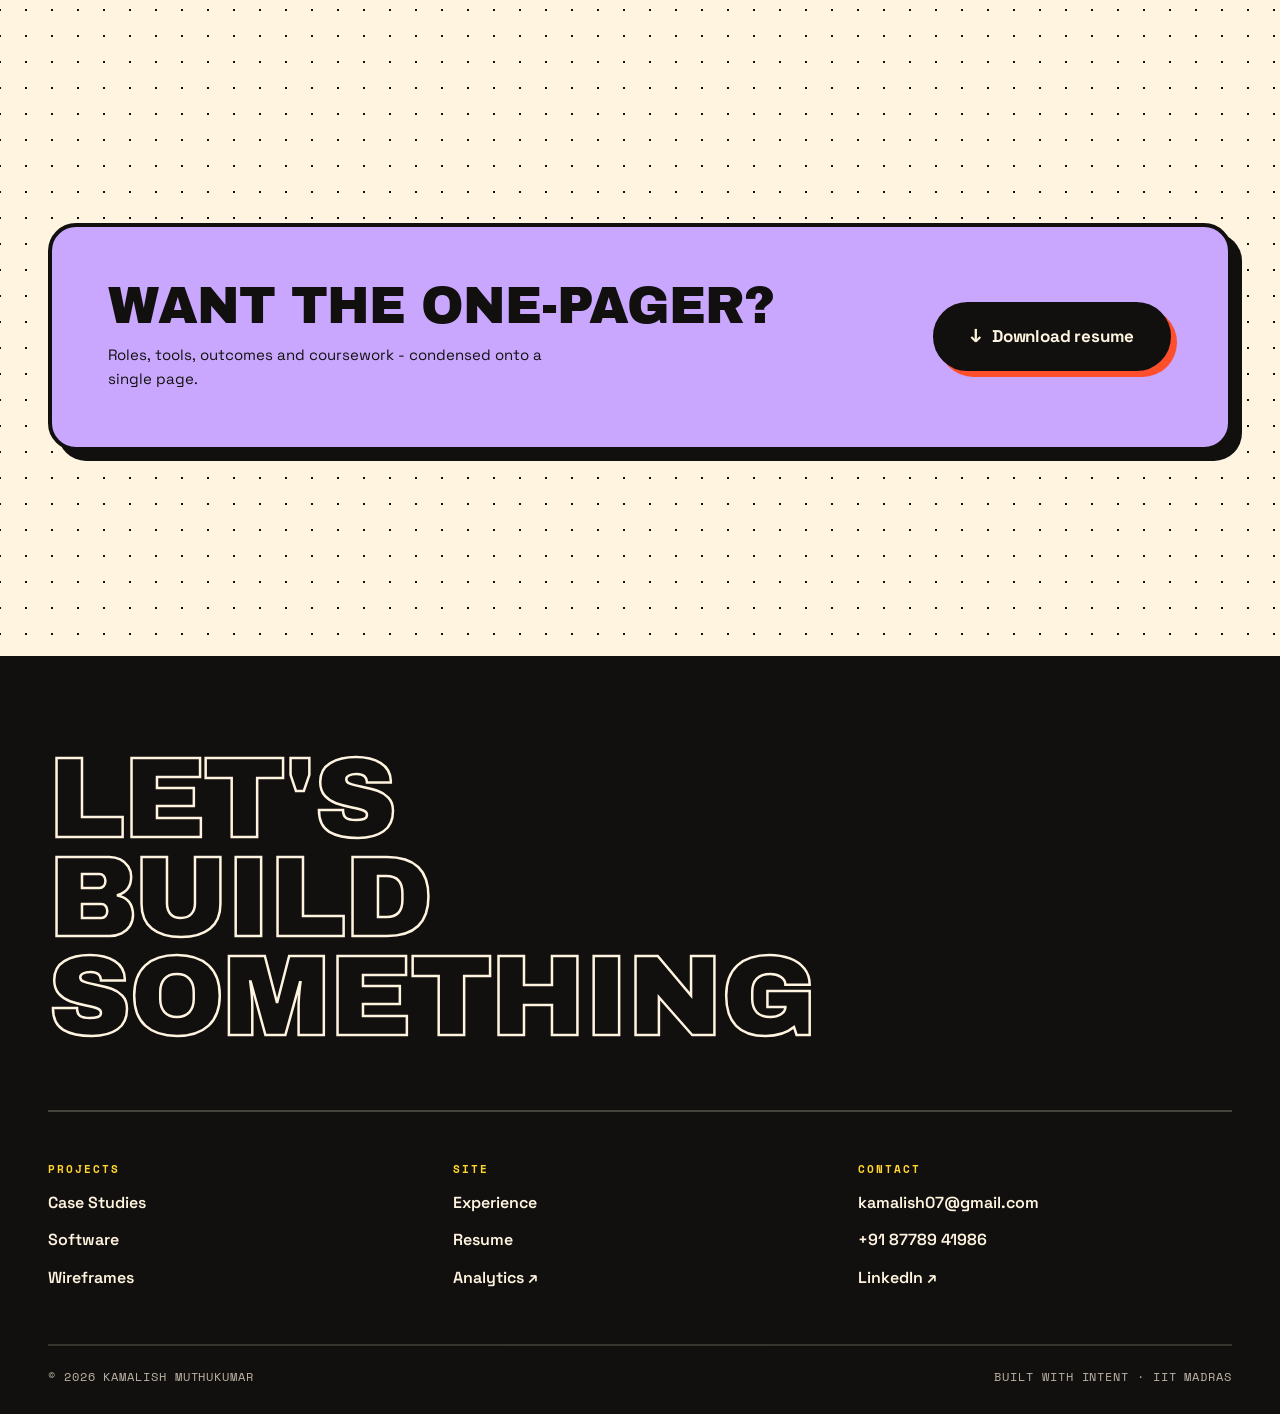
==== commit 28098911: "Update brand to Product Management, fix See the work button, reorder projects (Case Studies -> Softw" ====
--- a/index.html
+++ b/index.html
@@ -3,7 +3,7 @@
 <head>
 <meta charset="UTF-8" />
 <meta name="viewport" content="width=device-width, initial-scale=1.0" />
-<title>Kamalish - Product Manager &amp; Design Thinker</title>
+<title>Kamalish - Product Manager</title>
 <meta name="description" content="Kamalish Muthukumar - product manager at IIT Madras working at the intersection of product strategy, user experience and visual storytelling." />
 <meta name="theme-color" content="#FF4E2B" />
 <link rel="preconnect" href="https://fonts.googleapis.com" />
@@ -20,7 +20,7 @@
   <div class="shell header-inner">
     <a class="brand" href="#home" aria-label="Kamalish - home">
       <span class="brand__mark">KM</span>
-      <span class="brand__name">Kamalish<em>Product &amp; Design</em></span>
+      <span class="brand__name">Kamalish<em>Product Management</em></span>
     </a>
 
     <nav class="nav" aria-label="Primary">
@@ -74,7 +74,7 @@
         </p>
 
         <div class="hero__cta reveal" data-reveal data-reveal-delay="3">
-          <a class="btn btn--coral" href="#software">
+          <a class="btn btn--coral" href="#projects">
             <span class="btn__icon" aria-hidden="true">&#9656;</span> See the work
           </a>
           <a class="btn btn--ghost" data-bind="resume" href="#" download>Download resume</a>
@@ -115,22 +115,22 @@
       </svg>
 
       <div class="shell flow__items">
-        <a class="blob blob--coral blob--left reveal" data-reveal href="work/product-decks/">
+        <a class="blob blob--coral blob--left reveal" data-reveal href="work/case-studies/">
           <span class="blob__index">01</span>
           <span class="blob__title">Case<br />Studies</span>
           <span class="blob__meta">Strategy, GTM and case competition decks</span>
           <span class="blob__go" aria-hidden="true">&rarr;</span>
         </a>
-        <a class="blob blob--blue blob--right reveal" data-reveal href="work/wireframes/">
+        <a class="blob blob--yellow blob--right reveal" data-reveal href="work/software/">
           <span class="blob__index">02</span>
+          <span class="blob__title">Soft<br />ware</span>
+          <span class="blob__meta">Shipped products, with live links</span>
+          <span class="blob__go" aria-hidden="true">&rarr;</span>
+        </a>
+        <a class="blob blob--blue blob--left reveal" data-reveal href="work/wireframes/">
+          <span class="blob__index">03</span>
           <span class="blob__title">Wire<br />frames</span>
           <span class="blob__meta">Built screens and rough sketches</span>
-          <span class="blob__go" aria-hidden="true">&rarr;</span>
-        </a>
-        <a class="blob blob--yellow blob--left reveal" data-reveal href="work/software/">
-          <span class="blob__index">03</span>
-          <span class="blob__title">Soft<br />ware</span>
-          <span class="blob__meta">Shipped products, with live links</span>
           <span class="blob__go" aria-hidden="true">&rarr;</span>
         </a>
       </div>
@@ -183,14 +183,15 @@
     <div class="footer__cols">
       <div class="footer__col">
         <h3>Projects</h3>
-        <a href="work/product-decks/">Case Studies</a>
+        <a href="work/case-studies/">Case Studies</a>
+        <a href="work/software/">Software</a>
         <a href="work/wireframes/">Wireframes</a>
-        <a href="work/software/">Software</a>
       </div>
       <div class="footer__col">
         <h3>Site</h3>
         <a href="#experience">Experience</a>
         <a href="#resume">Resume</a>
+        <a href="analytics/">Analytics &#8599;</a>
       </div>
       <div class="footer__col">
         <h3>Contact</h3>
@@ -207,6 +208,7 @@
   </div>
 </footer>
 
+<script src="assets/js/tracker.js"></script>
 <script src="assets/js/main.js"></script>
 <script src="assets/js/content.js"></script>
 </body>
--- a/assets/css/style.css
+++ b/assets/css/style.css
@@ -114,6 +114,7 @@
 .btn--coral{ --btn-bg:var(--coral); color:var(--white); }
 .btn--yellow{ --btn-bg:var(--yellow); }
 .btn--mint{ --btn-bg:var(--mint); }
+.btn--blue{ --btn-bg:var(--blue); color:var(--white); }
 .btn:disabled{ cursor:not-allowed; }
 .btn:disabled:hover{ transform:none; box-shadow:var(--sh); }
 .btn--dark{ --btn-bg:var(--ink); color:var(--paper); box-shadow:6px 6px 0 var(--coral); }
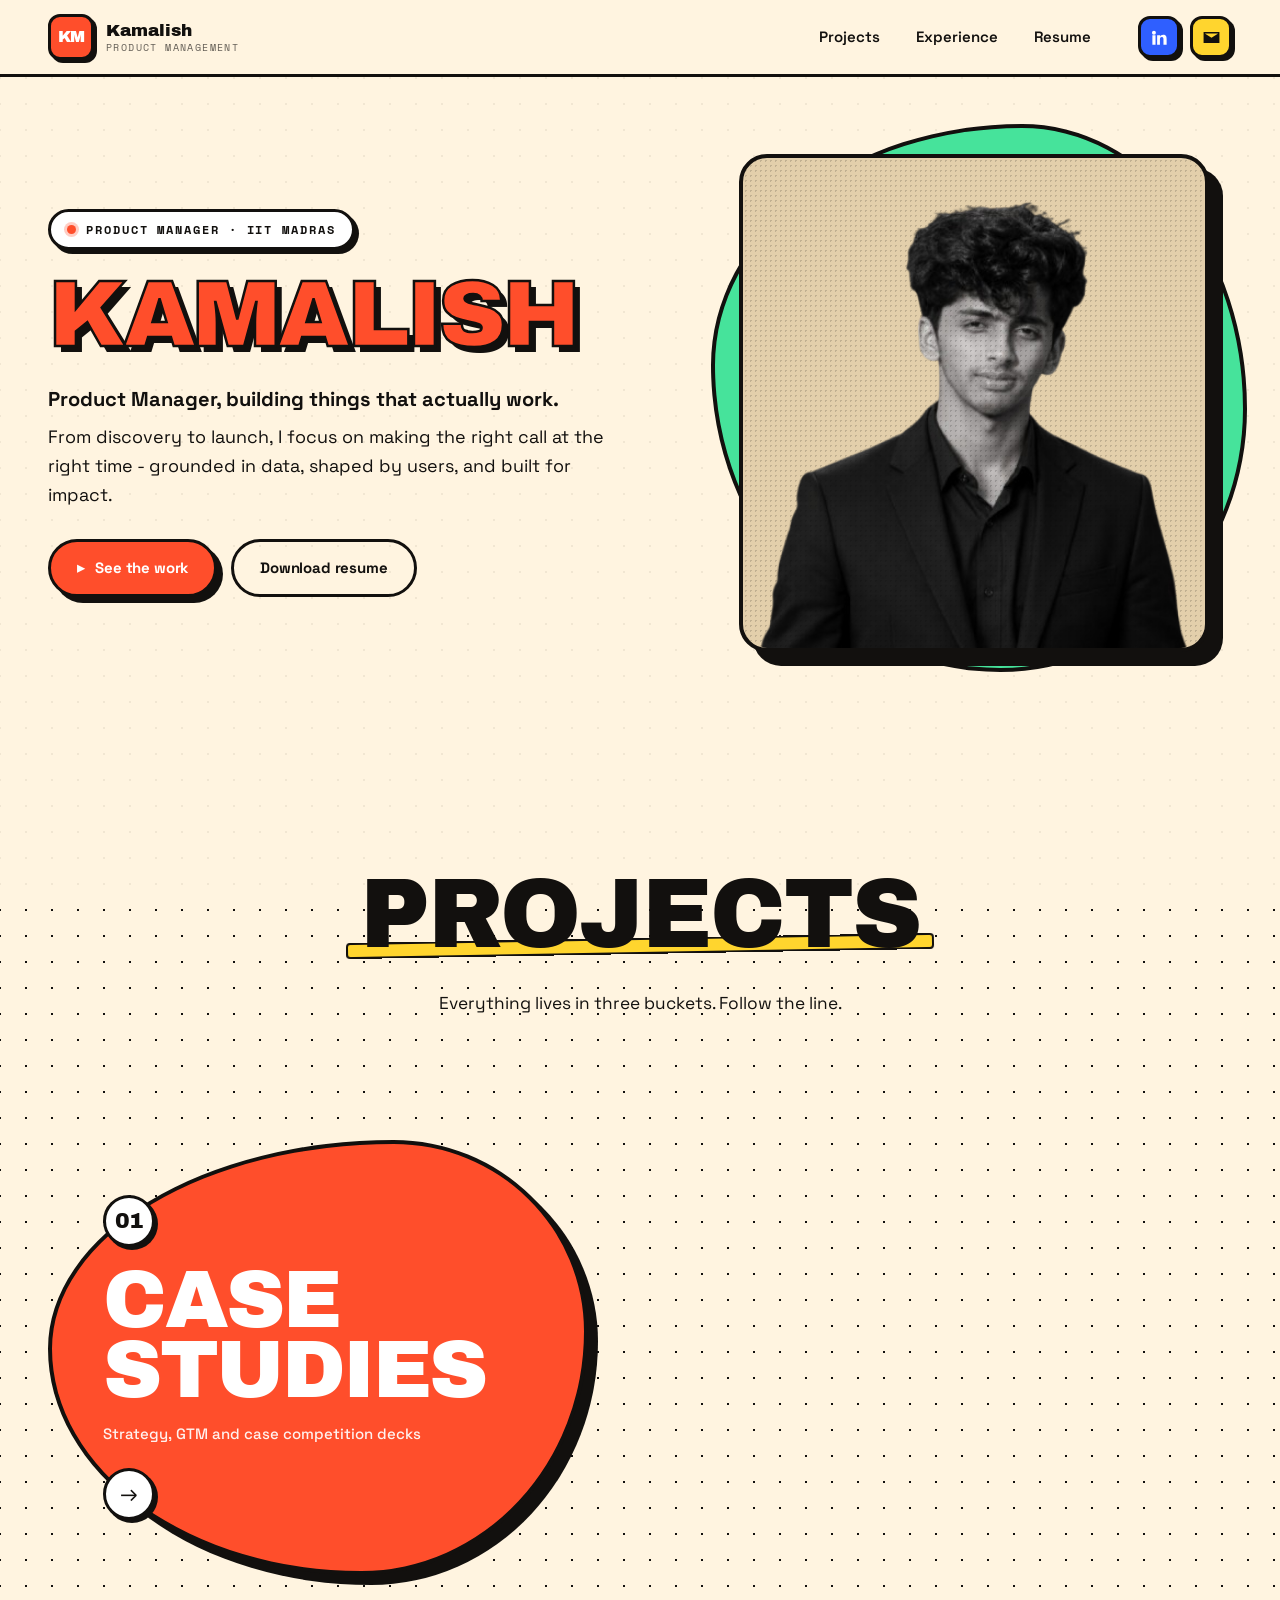
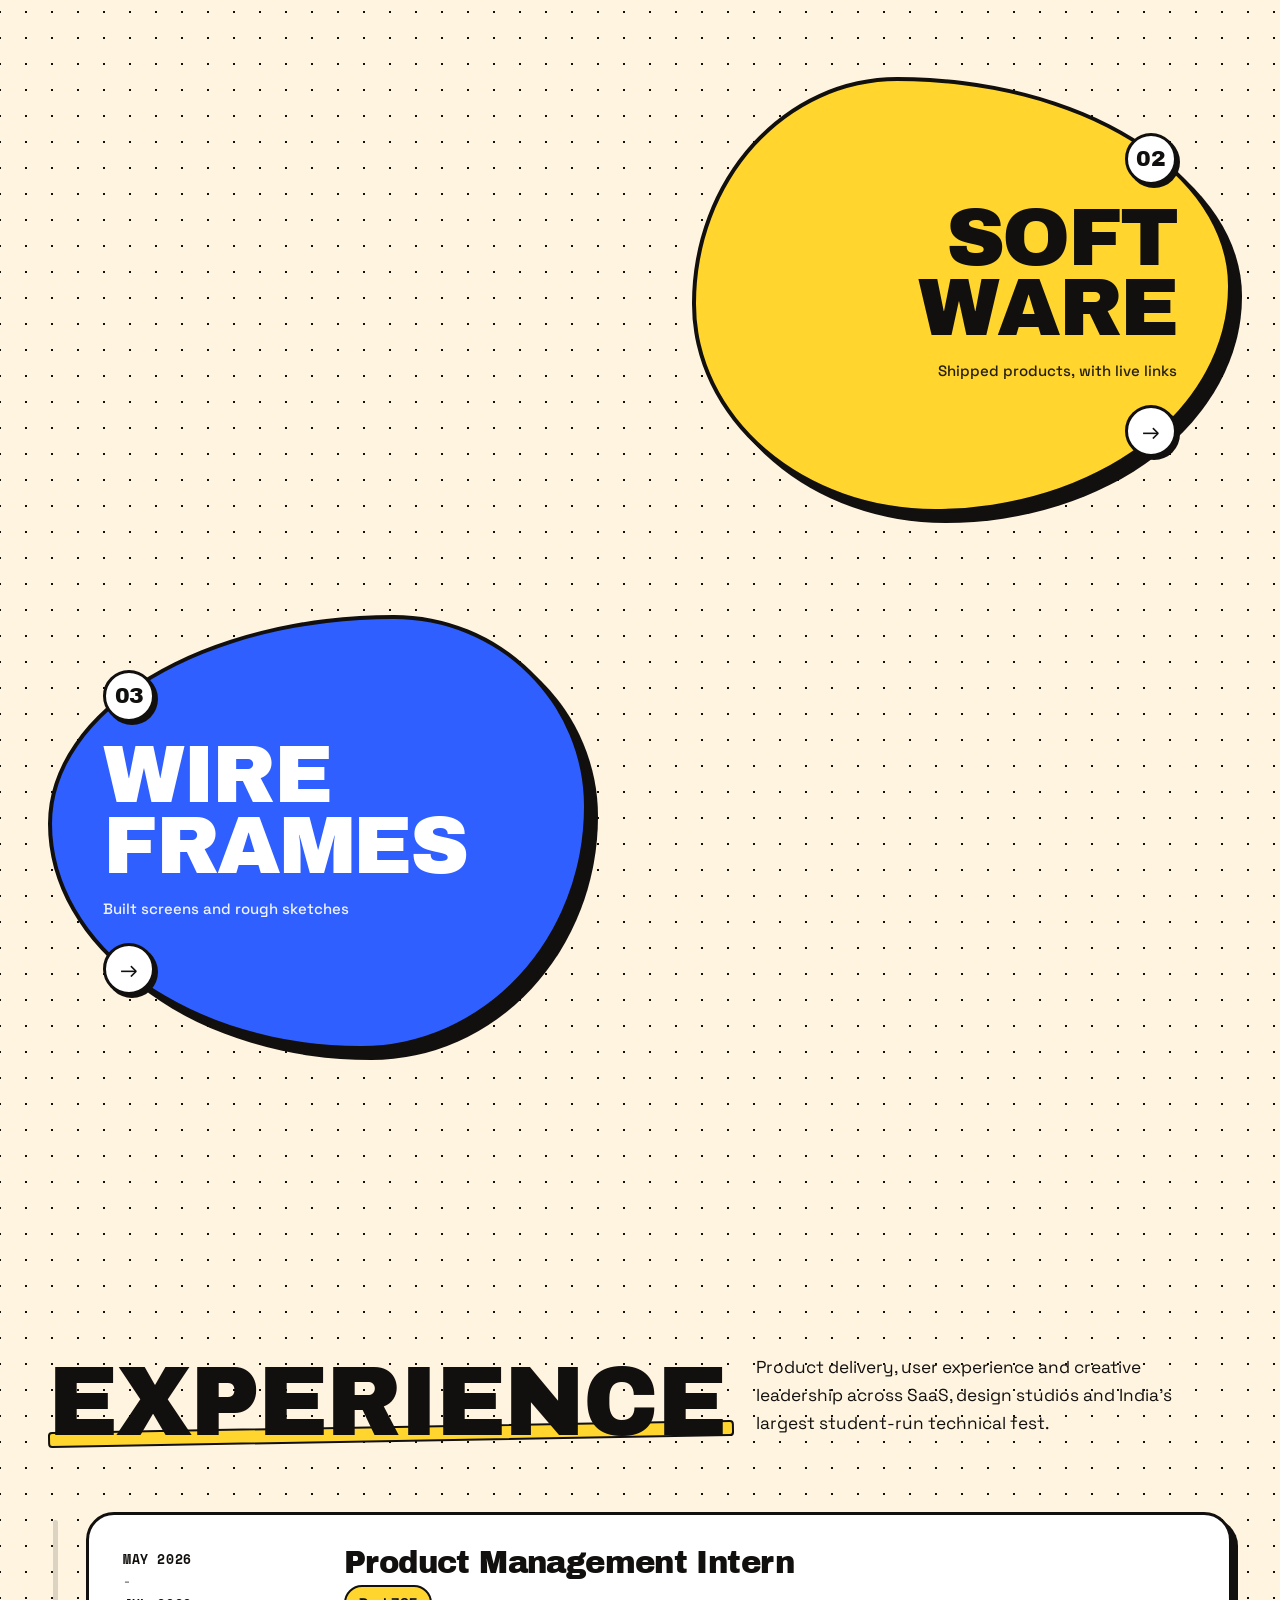
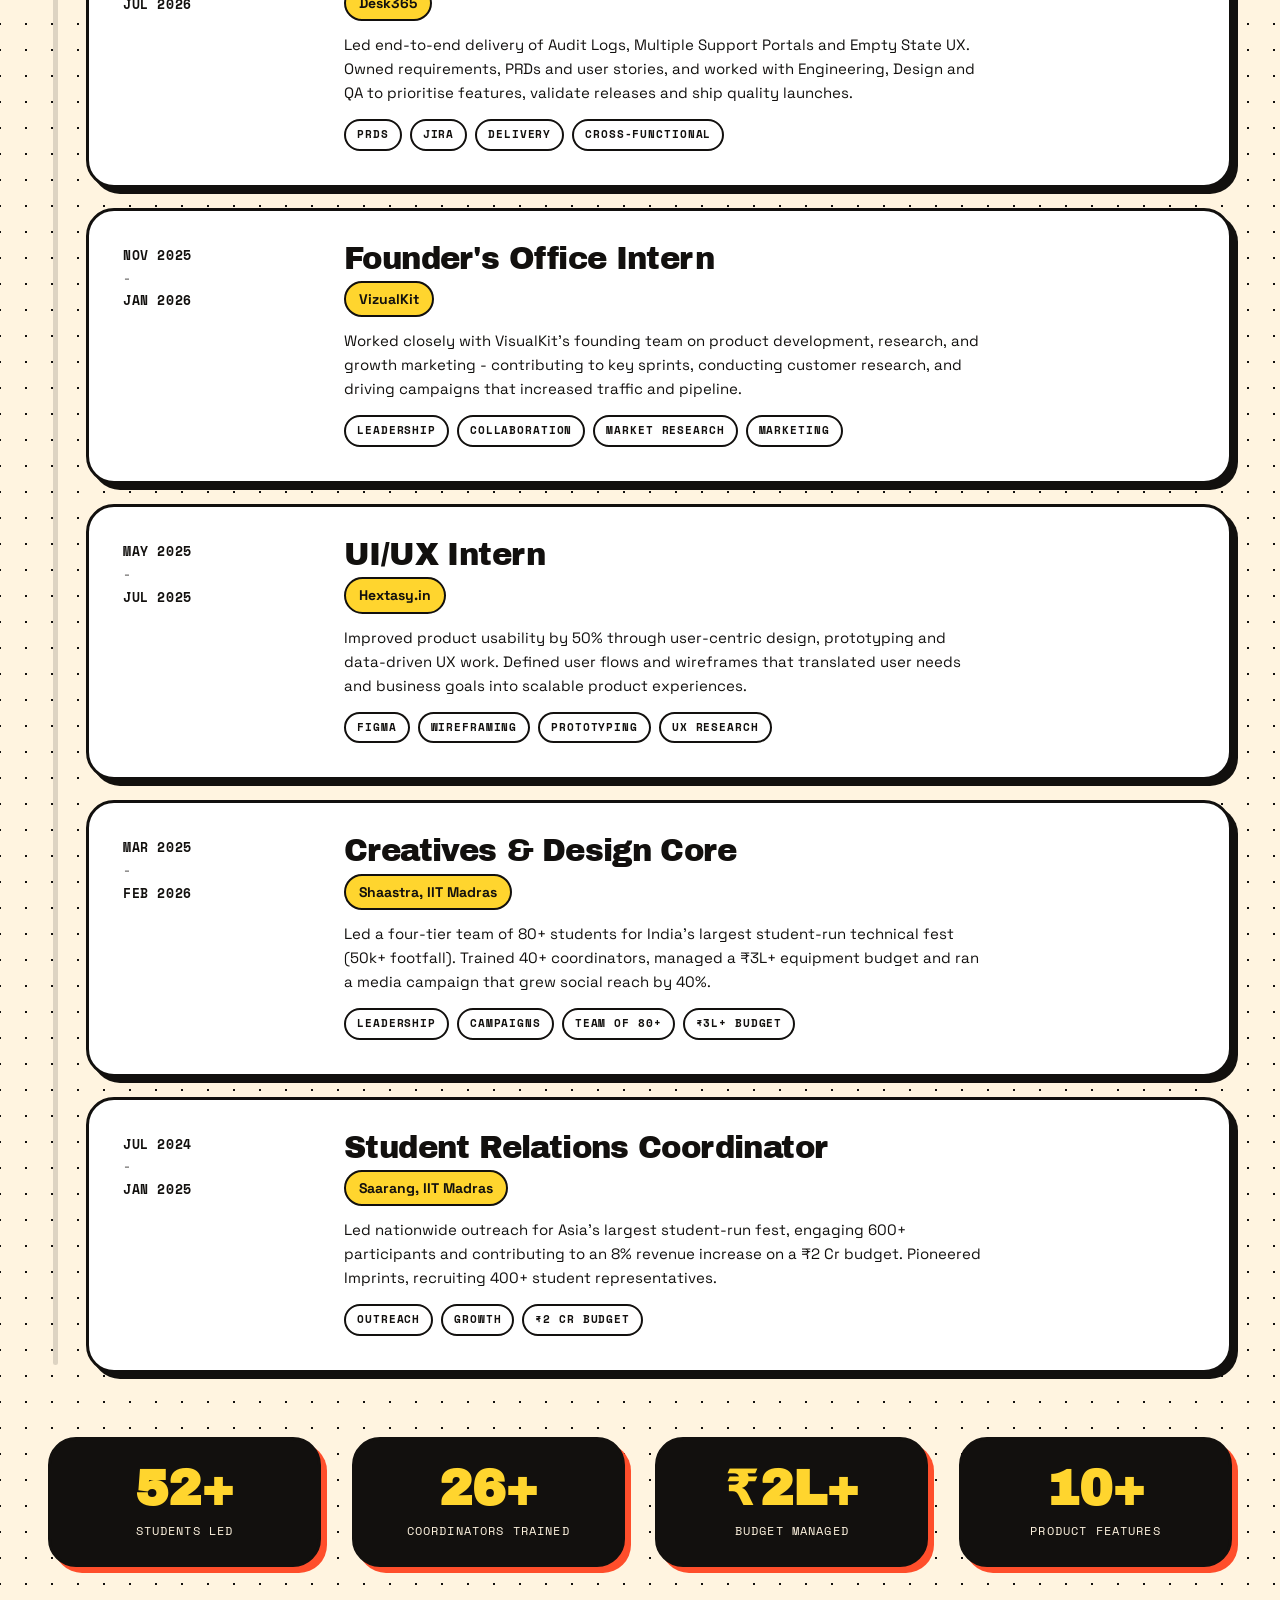
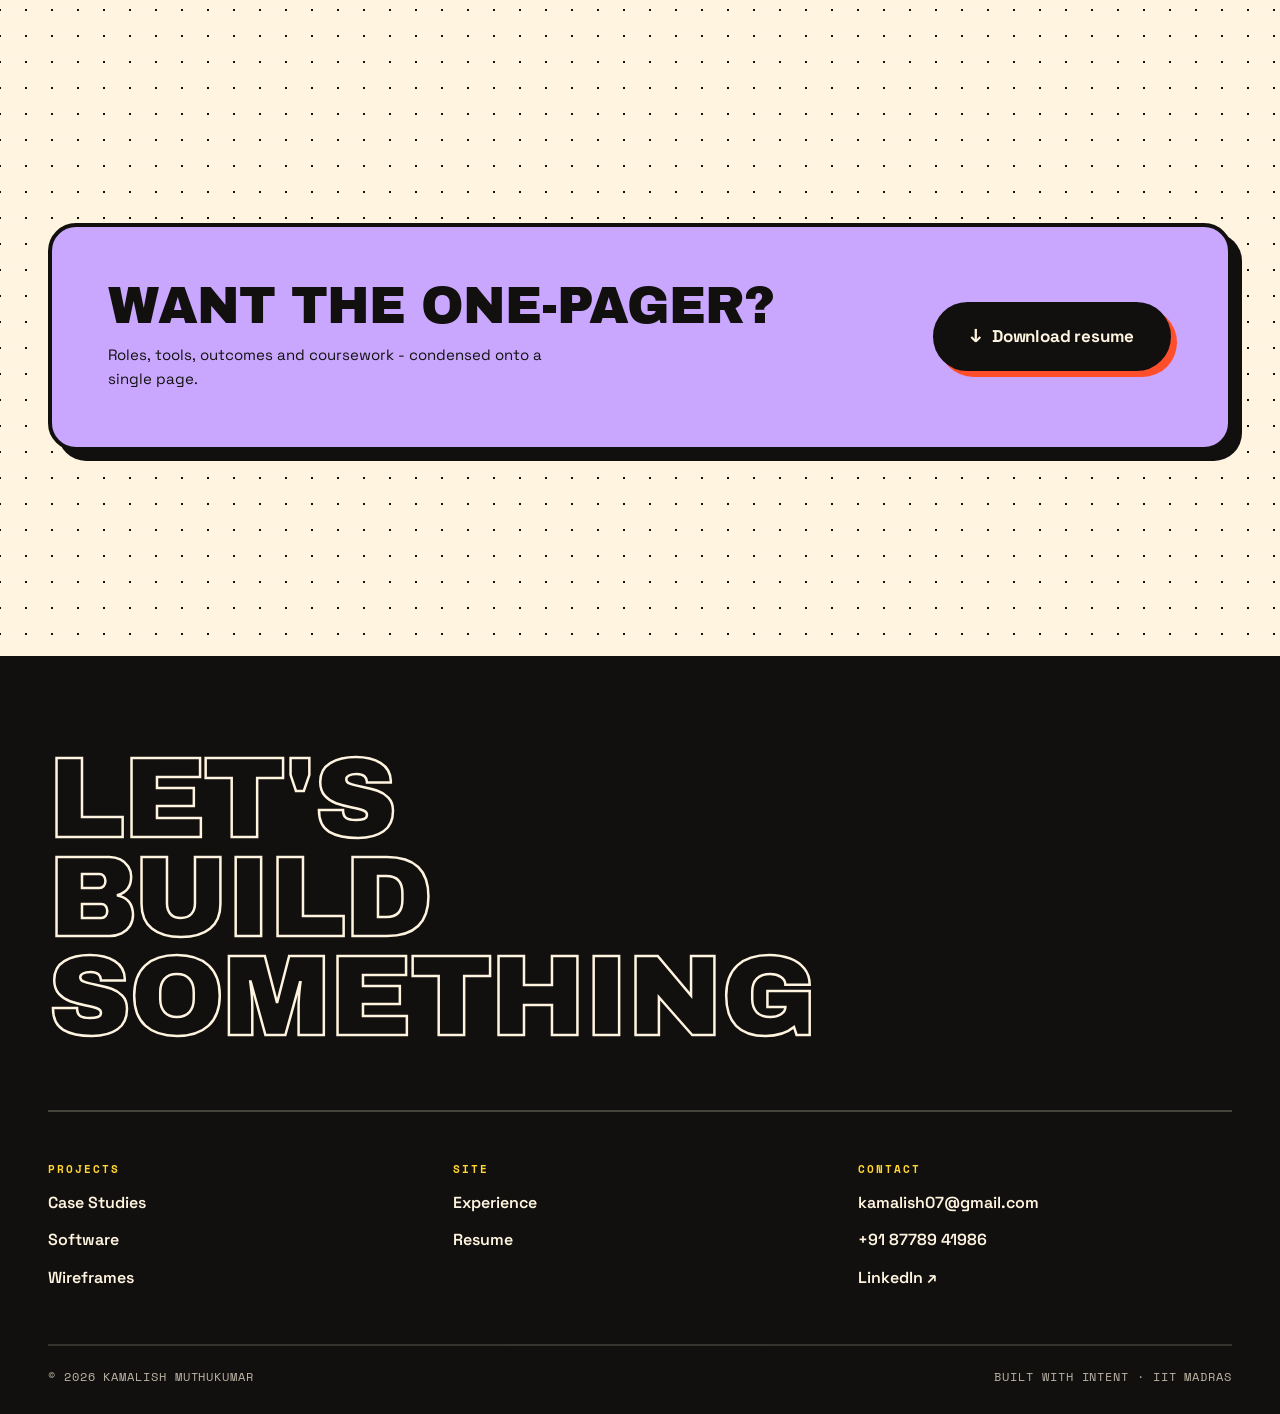
==== commit 2988ae7c: "Rebuild traffic analytics on shared counters so it shows every visitor The old tracker stored visits" ====
--- a/index.html
+++ b/index.html
@@ -191,7 +191,6 @@
         <h3>Site</h3>
         <a href="#experience">Experience</a>
         <a href="#resume">Resume</a>
-        <a href="analytics/">Analytics &#8599;</a>
       </div>
       <div class="footer__col">
         <h3>Contact</h3>
